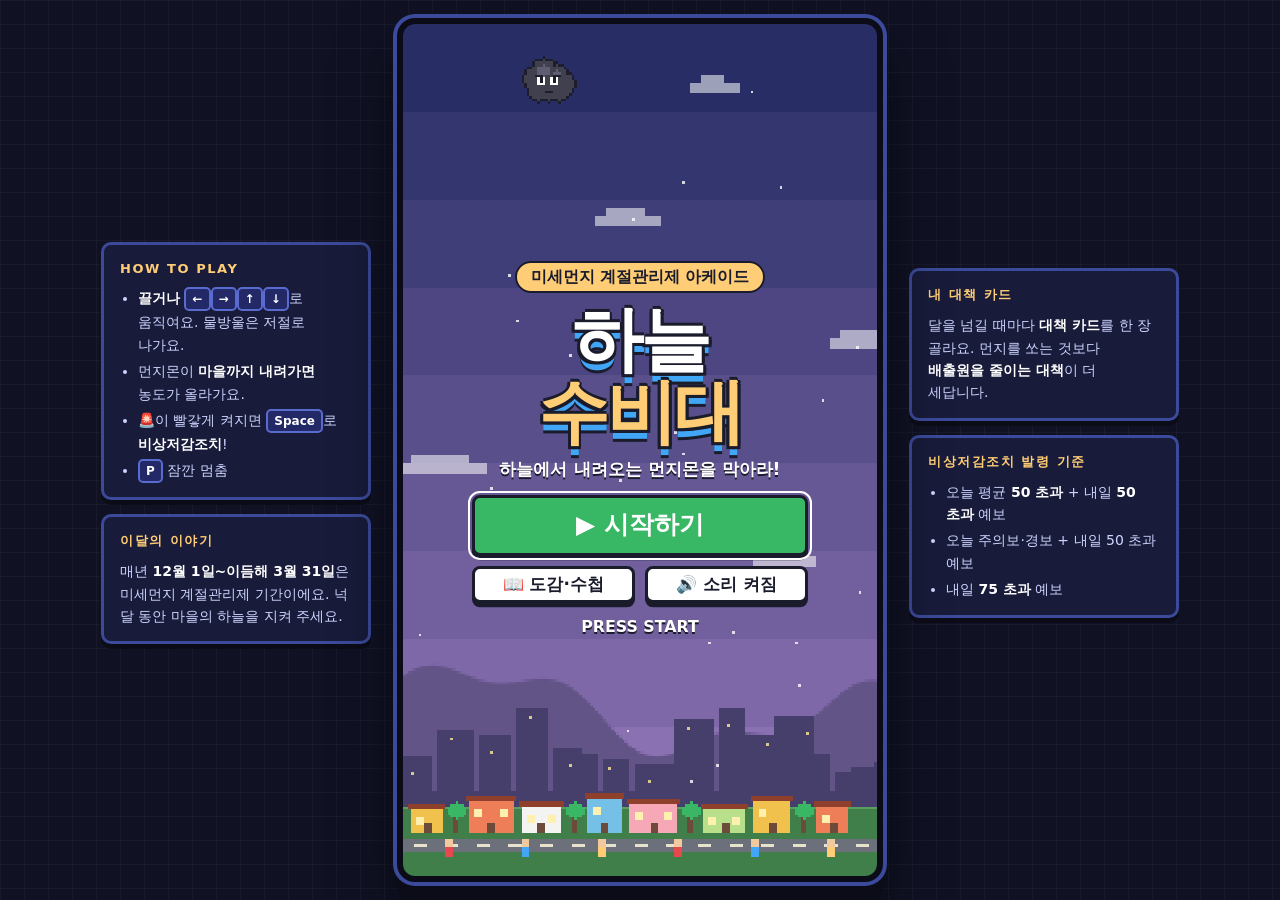
==== arcade/index.html @ 001e5907 "하늘 수비대(/arcade/): 레트로 세로 슈팅으로 만든 새 판 - 새 주인공 셋(바람이·이슬이·새싹이)과 배출원별 먼지몬, 대장 둘 (코드로 그린 픽셀 아트) - 12월~3월 " ====
<!doctype html>
<html lang="ko">
<head>
<meta charset="utf-8">
<meta name="viewport" content="width=device-width, initial-scale=1, maximum-scale=1, user-scalable=no, viewport-fit=cover">
<title>하늘 수비대 · 미세먼지 계절관리제 아케이드</title>
<meta name="description" content="하늘에서 내려오는 먼지몬을 막아라! 미세먼지 계절관리제·비상저감조치·시민 행동요령을 배우는 레트로 슈팅 게임">
<meta name="theme-color" content="#1a1c2c">
<meta property="og:type" content="website">
<meta property="og:title" content="하늘 수비대 · 미세먼지 계절관리제 아케이드">
<meta property="og:description" content="하늘에서 내려오는 먼지몬을 막아라! 넉 달 동안 마을의 하늘을 지키는 레트로 슈팅 게임">
<style>
:root{--ink:#1a1c2c;--paper:#f4f1de;--navy:#29366f;--sky:#41a6f6;--cyan:#73eff7;--mint:#38b764;--gold:#ffcd75;--orange:#ef7d57;--red:#e5484d;--pink:#f7a8b8;--grey:#94b0c2;--u:2px;
  --font:'Pretendard','Malgun Gothic','Apple SD Gothic Neo',system-ui,sans-serif}
*{box-sizing:border-box}
[hidden]{display:none!important}
html,body{margin:0;height:100%;overflow:hidden;background:#101224;color:var(--ink);font-family:var(--font);-webkit-font-smoothing:antialiased;-webkit-tap-highlight-color:transparent;word-break:keep-all;overflow-wrap:anywhere;touch-action:none;-webkit-user-select:none;user-select:none}
button,input{font:inherit;color:inherit}
#cab{position:fixed;inset:0;display:flex;justify-content:center;align-items:center;gap:26px;background:#101224;background-image:linear-gradient(rgba(255,255,255,.035) 1px,transparent 1px),linear-gradient(90deg,rgba(255,255,255,.035) 1px,transparent 1px);background-size:24px 24px}
#screen{position:relative;flex:none;height:min(100dvh,calc(100vw * 16 / 9));aspect-ratio:9/16;background:#000;overflow:hidden;font-size:calc(var(--u) * 7);line-height:1.45}
#scr{position:absolute;inset:0;width:100%;height:100%;image-rendering:pixelated;image-rendering:crisp-edges;display:block}
.side{flex:0 1 270px;align-self:center;color:#cdd5ff;font-size:14px;line-height:1.6;display:none}
.side h3{margin:0 0 8px;font-size:13px;letter-spacing:.12em;color:var(--gold)}
.side .pbox{padding:14px 16px;margin-bottom:14px;border:3px solid #3b4a9a;border-radius:10px;background:#181b3a;box-shadow:0 5px 0 #0b0c18}
.side b{color:#fff}
.side kbd{display:inline-block;min-width:1.7em;padding:1px 6px;border-radius:5px;border:2px solid #5a6bd0;background:#232866;color:#fff;font:700 12px/1.5 var(--font);text-align:center}
.side ul{margin:0;padding-left:18px}
.side li+li{margin-top:4px}
.side .mycard{display:flex;gap:8px;align-items:flex-start;padding:7px 0;border-top:1px dashed #3b4a9a;font-size:13px}
.side .mycard:first-child{border-top:0}
.side .mycard i{font-style:normal;font-size:20px;line-height:1.2}
@media (min-width:1000px) and (min-height:520px){.side{display:block}#screen{height:min(96dvh,900px);border:6px solid #0b0c18;border-radius:18px;box-shadow:0 0 0 4px #3b4a9a,0 18px 0 #0b0c18,0 30px 60px rgba(0,0,0,.6)}}

/* 화면 위 글자·버튼 (픽셀 게임 위에 또렷한 글자로) */
.box{background:var(--paper);border:calc(var(--u) * 1.2) solid var(--ink);border-radius:calc(var(--u) * 2.5);box-shadow:0 calc(var(--u) * 1.4) 0 var(--ink)}
.btn{display:inline-flex;align-items:center;justify-content:center;gap:.4em;min-height:calc(var(--u) * 19);padding:0 calc(var(--u) * 7);border:calc(var(--u) * 1.2) solid var(--ink);border-radius:calc(var(--u) * 3);background:var(--gold);box-shadow:0 calc(var(--u) * 1.6) 0 var(--ink);font-size:calc(var(--u) * 8);font-weight:900;cursor:pointer;transition:transform .05s,box-shadow .05s}
.btn:active{transform:translateY(calc(var(--u) * 1.2));box-shadow:0 calc(var(--u) * .4) 0 var(--ink)}
.btn.big{width:100%;min-height:calc(var(--u) * 23);font-size:calc(var(--u) * 9.5)}
.btn.mint{background:var(--mint);color:#fff}
.btn.sky{background:var(--sky);color:#fff}
.btn.plain{background:#fff}
.btn.sm{min-height:calc(var(--u) * 14);padding:0 calc(var(--u) * 4.5);font-size:calc(var(--u) * 6.4)}
.btn:focus-visible{outline:calc(var(--u) * 1) solid #fff;outline-offset:calc(var(--u) * .8)}

/* HUD */
#hud{position:absolute;left:0;right:0;top:0;padding:calc(var(--u) * 3) calc(var(--u) * 4) 0;color:#fff;font-weight:900;text-shadow:0 calc(var(--u) * .7) 0 var(--ink);pointer-events:none}
.h-row{display:flex;align-items:center;justify-content:space-between;gap:calc(var(--u) * 3)}
#hHearts{font-size:calc(var(--u) * 9);letter-spacing:calc(var(--u) * .6);color:#ff5d73;white-space:nowrap}
#hHearts i{font-style:normal;color:rgba(255,255,255,.35)}
#hStage{font-size:calc(var(--u) * 6.4);padding:calc(var(--u) * .6) calc(var(--u) * 3);border-radius:99px;background:rgba(26,28,44,.55);white-space:nowrap}
#hScore{font-size:calc(var(--u) * 8);font-variant-numeric:tabular-nums;white-space:nowrap}
.pm{margin-top:calc(var(--u) * 2.5);display:flex;align-items:center;gap:calc(var(--u) * 3);font-size:calc(var(--u) * 6)}
.pm-lab{white-space:nowrap;font-variant-numeric:tabular-nums}
.pm-lab b{font-size:calc(var(--u) * 8)}
.pm-bar{position:relative;flex:1;height:calc(var(--u) * 5);border:calc(var(--u) * .9) solid var(--ink);border-radius:99px;background:rgba(26,28,44,.6);overflow:visible}
.pm-bar i{display:block;height:100%;width:20%;border-radius:99px;background:var(--mint);transition:width .25s,background .25s}
.pm-bar em{position:absolute;top:calc(var(--u) * -1.2);bottom:calc(var(--u) * -1.2);width:calc(var(--u) * .9);background:#fff;opacity:.85}
.pm-bar em span{position:absolute;top:100%;left:50%;transform:translateX(-50%);margin-top:calc(var(--u) * .6);font-size:calc(var(--u) * 4.6);font-style:normal;white-space:nowrap}
#pauseBtn{position:absolute;right:calc(var(--u) * 4);top:calc(var(--u) * 27);width:calc(var(--u) * 13);height:calc(var(--u) * 13);padding:0;min-height:0;font-size:calc(var(--u) * 6);background:rgba(244,241,222,.85)}
#cardsRow{position:absolute;left:calc(var(--u) * 4);bottom:calc(var(--u) * 6);display:flex;gap:calc(var(--u) * 2);pointer-events:none}
#cardsRow span{display:grid;place-items:center;width:calc(var(--u) * 13);height:calc(var(--u) * 13);border:calc(var(--u) * .9) solid var(--ink);border-radius:calc(var(--u) * 2.5);background:var(--paper);font-size:calc(var(--u) * 8)}
#alertBtn{position:absolute;right:calc(var(--u) * 4);bottom:calc(var(--u) * 5);min-height:calc(var(--u) * 22);padding:0 calc(var(--u) * 5);flex-direction:column;gap:0;line-height:1.15;background:#565d7a;color:#c9cde0;font-size:calc(var(--u) * 6.6)}
#alertBtn small{font-size:calc(var(--u) * 4.6);font-weight:800}
#alertBtn.on{background:var(--red);color:#fff;animation:alarm .5s steps(2) infinite}
@keyframes alarm{50%{background:#ff9f1c;transform:scale(1.06)}}
#banner{position:absolute;left:calc(var(--u) * 6);right:calc(var(--u) * 6);top:27%;text-align:center;color:#fff;font-weight:900;text-shadow:0 calc(var(--u) * .9) 0 var(--ink),0 0 calc(var(--u) * 5) rgba(26,28,44,.7);pointer-events:none;opacity:0}
#banner b{display:block;font-size:calc(var(--u) * 12);line-height:1.2}
#banner span{display:block;margin-top:calc(var(--u) * 2);font-size:calc(var(--u) * 6.6)}
#banner.on{animation:ban 2.6s ease forwards}
@keyframes ban{0%{opacity:0;transform:scale(.7)}10%,80%{opacity:1;transform:scale(1)}100%{opacity:0;transform:translateY(calc(var(--u) * -8))}}
#toast{position:absolute;left:calc(var(--u) * 5);right:calc(var(--u) * 5);bottom:calc(var(--u) * 34);display:flex;flex-direction:column;align-items:center;gap:calc(var(--u) * 2);pointer-events:none}
#toast div{max-width:100%;padding:calc(var(--u) * 2) calc(var(--u) * 5);border:calc(var(--u) * .9) solid var(--ink);border-radius:99px;background:rgba(244,241,222,.96);font-size:calc(var(--u) * 6.2);font-weight:800;text-align:center;animation:tin 3.2s ease forwards}
@keyframes tin{0%{opacity:0;transform:translateY(calc(var(--u) * 4))}8%,84%{opacity:1;transform:none}100%{opacity:0}}

/* 덮는 화면 (제목·선택·카드·결과) */
#ovl{position:absolute;inset:0;display:none;flex-direction:column;align-items:center;justify-content:center;gap:calc(var(--u) * 5);padding:calc(var(--u) * 8) calc(var(--u) * 8);background:rgba(16,18,36,.62);overflow:auto;touch-action:pan-y}
#ovl.show{display:flex}
#ovl.clear{background:transparent}
.logo{text-align:center;color:#fff}
.logo-k{display:inline-block;padding:calc(var(--u) * 1) calc(var(--u) * 5);border:calc(var(--u) * .9) solid var(--ink);border-radius:99px;background:var(--gold);color:var(--ink);font-size:calc(var(--u) * 6);font-weight:900}
.logo h1{margin:calc(var(--u) * 4) 0 calc(var(--u) * 3);font-size:calc(var(--u) * 27);line-height:1.02;font-weight:900;letter-spacing:-.04em;color:#fff;text-shadow:calc(var(--u) * 1) 0 0 var(--ink),calc(var(--u) * -1) 0 0 var(--ink),0 calc(var(--u) * 1) 0 var(--ink),0 calc(var(--u) * -1) 0 var(--ink),calc(var(--u) * 1) calc(var(--u) * 1) 0 var(--ink),calc(var(--u) * -1) calc(var(--u) * 1) 0 var(--ink),0 calc(var(--u) * 3.4) 0 var(--sky),0 calc(var(--u) * 4.6) 0 var(--ink)}
.logo h1 em{font-style:normal;color:var(--gold)}
.logo p{margin:0;font-size:calc(var(--u) * 6.6);font-weight:800;text-shadow:0 calc(var(--u) * .7) 0 var(--ink)}
.blink{animation:blink 1s steps(2) infinite}
@keyframes blink{50%{opacity:.25}}
.menu{display:flex;flex-direction:column;gap:calc(var(--u) * 4);width:78%}
.menu .row{display:flex;gap:calc(var(--u) * 4)}
.menu .row .btn{flex:1}
.best{color:#fff;font-size:calc(var(--u) * 6);font-weight:800;text-shadow:0 calc(var(--u) * .7) 0 var(--ink)}
.panel{width:100%;padding:calc(var(--u) * 6) calc(var(--u) * 6) calc(var(--u) * 6.5);max-height:100%;overflow:auto;touch-action:pan-y}
.panel h2{margin:0 0 calc(var(--u) * 2);font-size:calc(var(--u) * 10.5);line-height:1.2;font-weight:900}
.panel .k{display:inline-block;margin-bottom:calc(var(--u) * 2);padding:calc(var(--u) * .5) calc(var(--u) * 3.5);border-radius:99px;background:var(--ink);color:var(--gold);font-size:calc(var(--u) * 5.6);font-weight:900;letter-spacing:.06em}
.panel p{margin:0 0 calc(var(--u) * 3);font-size:calc(var(--u) * 6.6);font-weight:600}
.panel p b,.panel li b{color:#c2410c}
.panel ul{margin:0 0 calc(var(--u) * 3);padding-left:calc(var(--u) * 9);font-size:calc(var(--u) * 6.3);font-weight:600}
.panel li+li{margin-top:calc(var(--u) * 1)}
.field{display:flex;align-items:center;gap:calc(var(--u) * 3);margin-bottom:calc(var(--u) * 4);font-size:calc(var(--u) * 6.4);font-weight:900}
.field input{flex:1;min-width:0;padding:calc(var(--u) * 2.5) calc(var(--u) * 4);border:calc(var(--u) * 1) solid var(--ink);border-radius:calc(var(--u) * 2.5);background:#fff;font-size:calc(var(--u) * 7);font-weight:800;-webkit-user-select:text;user-select:text}
.heroes{display:grid;grid-template-columns:repeat(3,1fr);gap:calc(var(--u) * 3);margin-bottom:calc(var(--u) * 4)}
.hero{padding:calc(var(--u) * 3) calc(var(--u) * 1.5) calc(var(--u) * 3.5);border:calc(var(--u) * 1) solid var(--ink);border-radius:calc(var(--u) * 3);background:#fff;text-align:center;cursor:pointer;font-size:calc(var(--u) * 5.2);font-weight:700;line-height:1.35;box-shadow:0 calc(var(--u) * 1.2) 0 var(--ink)}
.hero canvas{display:block;width:100%;aspect-ratio:1;image-rendering:pixelated;border-radius:calc(var(--u) * 2);background:linear-gradient(180deg,#bfe6ff,#eaf7ff)}
.hero b{display:block;margin-top:calc(var(--u) * 2);font-size:calc(var(--u) * 7.4);font-weight:900}
.hero[aria-pressed="true"]{background:var(--gold);transform:translateY(calc(var(--u) * -1.5));box-shadow:0 calc(var(--u) * 2.7) 0 var(--ink)}
.hero[aria-pressed="true"] canvas{animation:hop .6s steps(2) infinite}
@keyframes hop{50%{transform:translateY(calc(var(--u) * -1.5))}}
.stat{display:flex;gap:calc(var(--u) * 1);justify-content:center;margin-top:calc(var(--u) * 1.5);font-size:calc(var(--u) * 4.6)}
.mon{display:flex;gap:calc(var(--u) * 4);align-items:center;padding:calc(var(--u) * 3);margin-bottom:calc(var(--u) * 3);border:calc(var(--u) * .9) dashed var(--ink);border-radius:calc(var(--u) * 3);background:#fff}
.mon canvas{flex:none;width:calc(var(--u) * 24);height:calc(var(--u) * 24);image-rendering:pixelated}
.mon div{font-size:calc(var(--u) * 5.8);font-weight:600;line-height:1.4}
.mon b{display:block;font-size:calc(var(--u) * 7);font-weight:900;color:var(--ink)}
.mon.lock{opacity:.55}
.cards{display:flex;flex-direction:column;gap:calc(var(--u) * 3.5);width:100%}
.card{display:flex;gap:calc(var(--u) * 4);align-items:center;width:100%;padding:calc(var(--u) * 4);border:calc(var(--u) * 1.2) solid var(--ink);border-radius:calc(var(--u) * 3.5);background:var(--paper);box-shadow:0 calc(var(--u) * 1.6) 0 var(--ink);text-align:left;cursor:pointer;font-size:calc(var(--u) * 5.8);font-weight:600;line-height:1.4}
.card:active{transform:translateY(calc(var(--u) * 1.2));box-shadow:0 calc(var(--u) * .4) 0 var(--ink)}
.card i{flex:none;display:grid;place-items:center;width:calc(var(--u) * 22);height:calc(var(--u) * 22);border:calc(var(--u) * 1) solid var(--ink);border-radius:calc(var(--u) * 3);background:#fff;font-style:normal;font-size:calc(var(--u) * 12)}
.card b{display:block;font-size:calc(var(--u) * 7.6);font-weight:900}
.card em{display:block;font-style:normal;color:#0f766e;font-weight:900}
.card small{display:block;margin-top:calc(var(--u) * .8);font-size:calc(var(--u) * 5.2);color:#4b5563}
.head{color:#fff;text-align:center;font-weight:900;text-shadow:0 calc(var(--u) * .9) 0 var(--ink)}
.head b{display:block;font-size:calc(var(--u) * 12);line-height:1.2}
.head span{font-size:calc(var(--u) * 6.4)}
.grade{display:grid;place-items:center;width:calc(var(--u) * 34);height:calc(var(--u) * 34);margin:0 auto calc(var(--u) * 3);border:calc(var(--u) * 1.6) solid var(--red);border-radius:50%;color:var(--red);font-size:calc(var(--u) * 20);font-weight:900;transform:rotate(-10deg)}
.stats{display:grid;grid-template-columns:1fr 1fr;gap:calc(var(--u) * 2.5);margin-bottom:calc(var(--u) * 4)}
.stats div{padding:calc(var(--u) * 2.5);border:calc(var(--u) * .9) solid var(--ink);border-radius:calc(var(--u) * 2.5);background:#fff;text-align:center;font-size:calc(var(--u) * 5.2);font-weight:700}
.stats b{display:block;font-size:calc(var(--u) * 9);font-weight:900;font-variant-numeric:tabular-nums}
.rowb{display:flex;gap:calc(var(--u) * 3);flex-wrap:wrap}
.rowb .btn{flex:1}
.tabs{display:flex;gap:calc(var(--u) * 2);margin-bottom:calc(var(--u) * 4);overflow-x:auto}
.tabs button{flex:none;padding:calc(var(--u) * 2) calc(var(--u) * 4);border:calc(var(--u) * .9) solid var(--ink);border-radius:99px;background:#fff;font-size:calc(var(--u) * 5.8);font-weight:900;cursor:pointer}
.tabs button.on{background:var(--ink);color:var(--gold)}
.note h3{margin:calc(var(--u) * 4) 0 calc(var(--u) * 1.5);font-size:calc(var(--u) * 7);color:#0f766e}
.note h3:first-child{margin-top:0}
.note p,.note li{font-size:calc(var(--u) * 6);font-weight:500;line-height:1.6}
.note ul,.note ol{margin:0;padding-left:calc(var(--u) * 9)}
.note table{width:100%;border-collapse:collapse;font-size:calc(var(--u) * 5.4);line-height:1.5}
.note th,.note td{border:1px solid #b9b6a3;padding:calc(var(--u) * 1.6) calc(var(--u) * 2);text-align:left;vertical-align:top}
.note th{background:#e6e2c8;font-weight:900;white-space:nowrap}
.note .src{margin-top:calc(var(--u) * 4);padding-top:calc(var(--u) * 3);border-top:1px solid #b9b6a3;font-size:calc(var(--u) * 4.8);color:#555}
.pill{display:inline-block;padding:0 calc(var(--u) * 2.5);border-radius:99px;font-size:calc(var(--u) * 5);font-weight:900;color:#fff}
.x{position:sticky;top:0;float:right;width:calc(var(--u) * 13);height:calc(var(--u) * 13);min-height:0;padding:0;font-size:calc(var(--u) * 7);z-index:2}
.tabs{scrollbar-width:none}.tabs::-webkit-scrollbar{display:none}.panel,#ovl{scrollbar-width:thin}
#rot{position:absolute;inset:0;display:none;place-items:center;background:#101224;color:#fff;font-weight:900;font-size:16px;text-align:center}
</style>
</head>
<body>
<div id="cab">
  <aside class="side" id="sideL">
    <div class="pbox"><h3>HOW TO PLAY</h3><ul><li><b>끌거나</b> <kbd>←</kbd><kbd>→</kbd><kbd>↑</kbd><kbd>↓</kbd>로 움직여요. 물방울은 저절로 나가요.</li><li>먼지몬이 <b>마을까지 내려가면</b> 농도가 올라가요.</li><li>🚨이 빨갛게 켜지면 <kbd>Space</kbd>로 <b>비상저감조치</b>!</li><li><kbd>P</kbd> 잠깐 멈춤</li></ul></div>
    <div class="pbox"><h3>이달의 이야기</h3><div id="sideInfo">매년 <b>12월 1일~이듬해 3월 31일</b>은 미세먼지 계절관리제 기간이에요. 넉 달 동안 마을의 하늘을 지켜 주세요.</div></div>
  </aside>
  <main id="screen">
    <canvas id="scr" width="180" height="320" aria-label="하늘 수비대 게임 화면"></canvas>
    <div id="hud" hidden>
      <div class="h-row"><span id="hHearts"></span><span id="hStage"></span><span id="hScore">0</span></div>
      <div class="pm"><span class="pm-lab">오늘 <b id="pmNow">30</b></span><div class="pm-bar"><i id="pmBar"></i><em style="left:50%"><span>50</span></em><em style="left:75%"><span>75</span></em></div><span class="pm-lab">내일 <b id="pmFc">30</b></span></div>
    </div>
    <button class="btn" id="pauseBtn" hidden aria-label="잠깐 멈춤">Ⅱ</button>
    <div id="cardsRow"></div>
    <button class="btn" id="alertBtn" hidden>🚨 발령<small id="alertSub">기준 미달</small></button>
    <div id="banner"></div>
    <div id="toast"></div>
    <div id="ovl"></div>
  </main>
  <aside class="side" id="sideR">
    <div class="pbox"><h3>내 대책 카드</h3><div id="sideCards">달을 넘길 때마다 <b>대책 카드</b>를 한 장 골라요. 먼지를 쏘는 것보다 <b>배출원을 줄이는 대책</b>이 더 세답니다.</div></div>
    <div class="pbox"><h3>비상저감조치 발령 기준</h3><ul><li>오늘 평균 <b>50 초과</b> + 내일 <b>50 초과</b> 예보</li><li>오늘 주의보·경보 + 내일 50 초과 예보</li><li>내일 <b>75 초과</b> 예보</li></ul></div>
  </aside>
</div>
<script>
'use strict';
/* =========================================================
   하늘 수비대 — 미세먼지 계절관리제 아케이드 (레트로 세로 슈팅)
   그림은 모두 코드로 그린 픽셀 아트(180×320), 글자는 그 위에 또렷하게 얹음. 외부 파일·라이브러리 없음.
   ========================================================= */
const $ = (s, r = document) => r.querySelector(s);
const rand = (a, b) => a + Math.random() * (b - a), pick = (a) => a[(Math.random() * a.length) | 0];
const clamp = (v, a, b) => Math.max(a, Math.min(b, v)), lerp = (a, b, t) => a + (b - a) * t;
const shuffle = (a) => { a = a.slice(); for (let i = a.length - 1; i > 0; i--) { const j = (Math.random() * (i + 1)) | 0; [a[i], a[j]] = [a[j], a[i]]; } return a; };
const esc = (s) => String(s).replace(/[&<>"']/g, (c) => ({ '&': '&amp;', '<': '&lt;', '>': '&gt;', '"': '&quot;', "'": '&#39;' }[c]));
const W = 180, H = 320, TOWN = 292;          // 화면 크기(픽셀), 마을 높이(여기까지 내려오면 '놓친 먼지')
const F = { goal: 19, round: '제7차(’25.12~’26.3)' }; // 수치는 제7차 계절관리제 자료 기준
const ORG = '';                               // 인증서 아래에 넣을 기관 이름 (비우면 넣지 않음)
const KEY = 'sky-guard-v1';
const store = { best: 0, seen: {}, hero: 0, name: '', clear: 0, mute: 0 };
try { Object.assign(store, JSON.parse(localStorage.getItem(KEY)) || {}); } catch (e) { /* 저장 못 하는 환경 */ }
const keep = () => { try { localStorage.setItem(KEY, JSON.stringify(store)); } catch (e) { /* ignore */ } };

/* ---------- 픽셀 그림 도구 ---------- */
const PAL = { K: '#1a1c2c', W: '#f4f4f4', L: '#c9d6e3', M: '#94b0c2', D: '#566c86', s: '#f2c9a0', p: '#f7a8b8', B: '#41a6f6', b: '#3b5dc9', C: '#73eff7', E: '#c8f4ff', G: '#38b764', g: '#257179', Y: '#ffcd75', O: '#ef7d57', R: '#b13e53', P: '#f7a8b8', H: '#6b4a3a', T: '#2ec4b6' };
function sprite(rows, extra) { // 글자 그림 → 캔버스
  const h = rows.length, w = rows[0].length, c = document.createElement('canvas'); c.width = w; c.height = h; const x = c.getContext('2d');
  rows.forEach((r, j) => { if (r.length !== w) throw new Error('sprite row ' + j + ' length ' + r.length); [...r].forEach((ch, i) => { if (ch !== '.') { x.fillStyle = (extra && extra[ch]) || PAL[ch] || '#f0f'; x.fillRect(i, j, 1, 1); } }); });
  return c;
}
function paint(w, h, fn) { // 네모·동그라미로 그리기 (동그라미도 픽셀로)
  const c = document.createElement('canvas'); c.width = w; c.height = h; const x = c.getContext('2d');
  fn({ r: (X, Y, w2, h2, col) => { x.fillStyle = col; x.fillRect(X | 0, Y | 0, w2, h2); }, p: (X, Y, col) => { x.fillStyle = col; x.fillRect(X | 0, Y | 0, 1, 1); },
    c: (cx, cy, rad, col) => { x.fillStyle = col; for (let dy = -rad; dy <= rad; dy++) { const k = Math.floor(Math.sqrt(rad * rad - dy * dy) + 0.4); x.fillRect(cx - k, cy + dy, k * 2 + 1, 1); } } });
  return c;
}
function tint(c, col) { const o = document.createElement('canvas'); o.width = c.width; o.height = c.height; const x = o.getContext('2d'); x.drawImage(c, 0, 0); x.globalCompositeOperation = 'source-in'; x.fillStyle = col; x.fillRect(0, 0, o.width, o.height); return o; }
function outlined(c, col = PAL.K) { // 둘레에 1픽셀 테두리 → 어떤 배경에서도 또렷
  const o = document.createElement('canvas'); o.width = c.width + 2; o.height = c.height + 2; const x = o.getContext('2d'), t = tint(c, col);
  for (const [dx, dy] of [[0, 1], [2, 1], [1, 0], [1, 2]]) x.drawImage(t, dx, dy); x.drawImage(c, 1, 1); return o;
}
const eyes = (o, x, y, gap = 5, angry = true) => { for (const dx of [0, gap]) { o.r(x + dx, y, 3, 3, '#fff'); o.p(x + dx + 1, y + 1, PAL.K); } if (angry) { o.r(x - 1, y - 1, 3, 1, PAL.K); o.r(x + gap + 1, y - 1, 3, 1, PAL.K); o.p(x + 1, y, PAL.K); o.p(x + gap + 1, y, PAL.K); } };

/* ---------- 주인공 셋 (구름을 타고 물방울을 쏨) ---------- */
const CLOUD = ['..wwwaaaaaawww..', '.wwwwwwwwwwwwww.', 'wwwwwwwwwwwwwwww', 'wlwwwwlwwwwlwwww', '.llwwlllwwlllww.', '...ll...ll...l..'];
const HEROES = [
  { id: 'baram', name: '바람이', line: '빠른 발', desc: '바람처럼 재빨라요', speed: 1.35, pow: 1, hp: 3, col: '#41a6f6',
    rows: ['......CC........', '.....CBBC.......', '....BBBBBBBB....', '...BBCBBBBBBB...', '...BLLLLLLLLB...', '...BsKssssKsB...', '...BspsssspsB...', '....sssKKsss....', '....YYYYYYYYYY..', '....bbbbbbbb.YY.'], pal: { a: '#3b5dc9' } },
  { id: 'iseul', name: '이슬이', line: '두 줄 물방울', desc: '처음부터 두 줄로 쏴요', speed: 1, pow: 2, hp: 3, col: '#2ec4b6',
    rows: ['.......C........', '......CCC.......', '.....CCCCC......', '....CCWCCCCC....', '...CCWCCCCCCC...', '...CCKCCCCKCC...', '...CCKCCCCKCC...', '...CPCCKKCCPC...', '....BCCCCCCB....', '.....PPPPPP.....'], pal: { a: '#73eff7' } },
  { id: 'ssak', name: '새싹이', line: '튼튼한 체력', desc: '하트가 하나 더 많아요', speed: 1, pow: 1, hp: 4, col: '#38b764',
    rows: ['.....G...GG.....', '.....GG.GGg.....', '......GGg.......', '....HHHgHHHH....', '...HHHHHHHHHH...', '...HsKssssKsH...', '...HspsssspsH...', '....sssKKsss....', '....GGGGGGGG....', '....YYYYYYYY....'], pal: { a: '#ffcd75' } },
];
HEROES.forEach((h) => { const pal = Object.assign({ w: '#ffffff', l: '#c9d6e3' }, h.pal); h.img = outlined(sprite(h.rows.concat(CLOUD), pal)); h.hit = tint(h.img, '#ffffff'); });

/* ---------- 먼지몬 (배출원마다 한 종류) ---------- */
const MON = {
  smog: { name: '매연몬', from: '낡은 경유차의 배기가스', fix: '배출가스 5등급 차량 운행제한, 매연저감장치, 전기차·수소차 바꾸기', hp: 2, vy: 34, r: 7, sc: 10, leak: 3, col: '#4a4a5a' },
  dust: { name: '흙먼지몬', from: '도로와 공사장에서 날리는 흙먼지', fix: '도로 청소차, 공사장 방진덮개와 물 뿌리기', hp: 3, vy: 27, r: 7, sc: 15, leak: 4, col: '#c9a66b' },
  mini: { name: '꼬마 흙먼지', hp: 1, vy: 46, r: 4, sc: 5, leak: 2, col: '#c9a66b' },
  stack: { name: '굴뚝몬', from: '공장과 발전소의 굴뚝 연기', fix: '석탄발전 가동정지·상한제약, 대형사업장 감축, 드론·AI 감시', hp: 7, vy: 26, r: 8, sc: 40, leak: 6, col: '#b5553c' },
  ember: { name: '불티몬', from: '쓰레기와 농작물 찌꺼기 태우기', fix: '태우지 않고 모아서 수거·파쇄, 불법소각 신고', hp: 1, vy: 72, r: 5, sc: 15, leak: 3, col: '#f25c2a' },
  sand: { name: '황사몬', from: '서풍을 타고 날아오는 모래먼지', fix: '예보 확인, 외출 줄이기, 보건용 마스크', hp: 4, vy: 15, r: 8, sc: 25, leak: 5, col: '#e3c15a' },
  giant: { name: '굴뚝 거인', from: '석탄발전소의 큰 굴뚝', fix: '공공 석탄발전 최대 17기 가동정지, 46기 출력 80% 제한', boss: 1, hp: 110, r: 19, sc: 1500, col: '#b5553c' },
  king: { name: '정체 대왕', from: '바람이 멈춰 먼지가 쌓이는 ‘대기 정체’', fix: '비상저감조치로 한꺼번에 줄이기', boss: 1, hp: 190, r: 21, sc: 3000, col: '#6b5a8a' },
};
function monFrames(type, f) {
  const k = f ? 1 : 0;
  if (type === 'smog') return paint(20, 18, (o) => { const c1 = '#3f3f4e', c2 = '#5d5d72'; o.c(10, 10, 6, c1); o.c(5, 9 - k, 4, c1); o.c(15, 9 + k, 4, c1); o.c(8, 5, 4, c1); o.c(13, 5 + k, 3, c1); o.c(6, 13, 3, c1); o.c(14, 13, 3, c1); o.c(8, 5, 2, c2); o.c(13, 6, 1, c2); eyes(o, 6, 8, 5); o.r(9, 13, 3, 1, PAL.K); });
  if (type === 'dust' || type === 'mini') { const R = type === 'mini' ? 4 : 7, S = R * 2 + 4; return paint(S, S, (o) => { const c = (S / 2) | 0; o.c(c, c, R, '#c9a66b'); o.c(c - 2, c - 2, Math.max(1, R - 4), '#dcc08f'); for (let a = 0; a < 6; a++) o.p(c + Math.round(Math.cos(a + k) * (R - 1.5)), c + Math.round(Math.sin(a + k) * (R - 1.5)), '#9a7a44'); if (type === 'mini') { o.p(c - 1, c, PAL.K); o.p(c + 1, c, PAL.K); } else { eyes(o, c - 4, c - 2, 5); o.r(c - 1, c + 3, 3, 1, PAL.K); o.r(c - 4 + k, c + R, 2, 2, '#9a7a44'); o.r(c + 2 - k, c + R, 2, 2, '#9a7a44'); } }); }
  if (type === 'stack') return paint(20, 22, (o) => { o.c(8 - k, 4, 3, '#8e8e9e'); o.c(12 + k, 3, 3, '#a9a9b8'); o.c(10, 5, 2, '#c4c4d0'); o.r(4, 7, 12, 3, '#e6ddcf'); o.r(5, 10, 10, 11, '#b5553c'); for (let y = 12; y < 21; y += 3) o.r(5, y, 10, 1, '#8f3f2c'); o.p(8, 11, '#8f3f2c'); o.p(12, 14, '#8f3f2c'); o.p(7, 17, '#8f3f2c'); eyes(o, 6, 13, 5); o.r(8, 18, 4, 1, PAL.K); o.r(2, 14 + k, 3, 2, '#b5553c'); o.r(15, 14 - k, 3, 2, '#b5553c'); });
  if (type === 'ember') return paint(14, 16, (o) => { const w = [1, 1, 2, 2, 3, 4, 5, 5, 5, 5, 4, 3]; w.forEach((n, i) => o.r(7 - n + (i < 4 && k ? 1 : 0), 1 + i, n * 2, 1, '#f25c2a')); [1, 2, 3, 3, 3, 2].forEach((n, i) => o.r(7 - n, 6 + i, n * 2, 1, '#ffc93c')); o.r(6, 9, 2, 2, '#fff3b0'); o.p(5, 8, PAL.K); o.p(8, 8, PAL.K); });
  if (type === 'sand') return paint(26, 16, (o) => { const c = '#e3c15a', d = '#c9a445'; o.c(8, 8, 6, c); o.c(16, 8, 6, c); o.c(12, 6, 5, c); o.c(20, 9, 4, c); o.c(5, 10, 3, c); o.r(2 + k * 2, 14, 6, 1, d); o.r(12 - k * 2, 14, 8, 1, d); o.r(6, 12, 12, 1, d); eyes(o, 8, 6, 6); o.r(11, 11, 4, 1, PAL.K); });
  if (type === 'giant') return paint(46, 44, (o) => { o.c(16 - k, 6, 5, '#7d7d8f'); o.c(26 + k, 5, 6, '#9a9aad'); o.c(21, 8, 4, '#b9b9c8'); o.r(8, 11, 30, 5, '#e6ddcf'); o.r(8, 13, 30, 2, '#d24c4c'); o.r(10, 16, 26, 27, '#b5553c'); for (let y = 20; y < 43; y += 5) o.r(10, y, 26, 1, '#8f3f2c'); for (let y = 16; y < 43; y += 10) { o.r(18, y, 1, 4, '#8f3f2c'); o.r(28, y + 5, 1, 4, '#8f3f2c'); } o.r(14, 22, 7, 6, '#fff'); o.r(25, 22, 7, 6, '#fff'); o.r(17 + k, 24, 3, 3, PAL.K); o.r(26 + k, 24, 3, 3, PAL.K); o.r(13, 20, 8, 2, PAL.K); o.r(25, 20, 8, 2, PAL.K); o.r(17, 33, 12, 3, PAL.K); o.r(19, 33, 2, 2, '#fff'); o.r(25, 33, 2, 2, '#fff'); o.r(2, 24 + k * 2, 8, 5, '#b5553c'); o.r(36, 24 - k * 2, 8, 5, '#b5553c'); o.r(1, 28 + k * 2, 4, 4, '#8f3f2c'); o.r(41, 28 - k * 2, 4, 4, '#8f3f2c'); });
  if (type === 'king') return paint(50, 42, (o) => { const c = '#6b5a8a', d = '#54466f', l = '#8a79ab'; o.c(25, 24, 15, c); o.c(11, 26, 9, c); o.c(39, 26, 9, c); o.c(17, 15, 9, c); o.c(33, 15, 9, c); o.c(8 - k, 32, 5, d); o.c(42 + k, 32, 5, d); o.c(20, 35, 6, d); o.c(31, 35, 6, d); o.c(18, 13, 4, l); o.c(31, 12, 3, l); o.r(17, 2, 16, 5, '#ffcd75'); for (const x of [17, 23, 29]) { o.r(x, 0, 4, 2, '#ffcd75'); } o.p(19, 4, '#e5484d'); o.p(25, 4, '#41a6f6'); o.p(31, 4, '#e5484d'); o.r(15, 18, 8, 7, '#fff'); o.r(27, 18, 8, 7, '#fff'); o.r(18 + k, 21, 3, 3, PAL.K); o.r(29 + k, 21, 3, 3, PAL.K); o.r(14, 16, 9, 2, PAL.K); o.r(27, 16, 9, 2, PAL.K); o.r(19, 30, 12, 4, PAL.K); o.r(21, 30, 2, 2, '#fff'); o.r(27, 30, 2, 2, '#fff'); });
}
for (const k in MON) { const a = outlined(monFrames(k, 0)), b = outlined(monFrames(k, 1)); MON[k].img = [a, b]; MON[k].hit = tint(a, '#ffffff'); }

/* ---------- 작은 그림들: 물방울, 그을음, 아이템, 숫자 ---------- */
const IMG = {
  shot: outlined(sprite(['.W.', 'CWC', 'CCC', 'BCB', '.B.'])),
  soot: outlined(paint(5, 5, (o) => { o.c(2, 2, 2, '#2b2b36'); o.p(1, 1, '#6a6a7c'); })),
  orb: outlined(paint(7, 7, (o) => { o.c(3, 3, 3, '#8a79ab'); o.p(2, 2, '#d7ccf0'); })),
  drone: outlined(sprite(['L.....L', 'LDDDDDL', '.DCBCD.', '..DDD..'])),
  mask: outlined(sprite(['M.......M', 'MWWWWWWWM', '.WCCCCCW.', '.WWWWWWW.', '.WCCCCCW.', '..WWWWW..'])),
  power: outlined(sprite(['...C...', '..CCC..', '.CCWCC.', 'CCWWWCC', 'CCCWCCC', '.CCCCC.', '..BBB..'])),
  heart: outlined(sprite(['.RR.RR.', 'RPRRRRR', 'RRRRRRR', '.RRRRR.', '..RRR..', '...R...'], { R: '#ff4d6d', P: '#ffc2cf' })),
  star: outlined(sprite(['...Y...', '..YYY..', 'YYYYYYY', '.YYYYY.', '.YY.YY.', 'Y.....Y'])),
};
const DIG = { 0: '111101101101111', 1: '010110010010111', 2: '111001111100111', 3: '111001111001111', 4: '101101111001001', 5: '111100111001111', 6: '111100111101111', 7: '111001001001001', 8: '111101111101111', 9: '111101111001111', '+': '000010111010000', '-': '000000111000000' };
function drawNum(g, str, x, y, col) { g.fillStyle = col; let cx = x - ((str.length * 4 - 1) >> 1); for (const ch of str) { const d = DIG[ch]; if (d) for (let i = 0; i < 15; i++) if (d[i] === '1') g.fillRect(cx + (i % 3), y + ((i / 3) | 0), 1, 1); cx += 4; } }
const emojiCache = {};
function emoji(ch, size = 14) { // 이모지를 작은 캔버스에 그려 두고 픽셀처럼 크게 보여 줌 (보너스 판의 떨어지는 물건)
  const k = ch + size; if (!emojiCache[k]) { const c = document.createElement('canvas'); c.width = c.height = size + 2; const x = c.getContext('2d'); x.font = `${size}px "Segoe UI Emoji","Apple Color Emoji","Noto Color Emoji",sans-serif`; x.textAlign = 'center'; x.textBaseline = 'middle'; x.fillText(ch, (size + 2) / 2, (size + 2) / 2 + 1); emojiCache[k] = c; }
  return emojiCache[k];
}

/* ---------- 소리: 옛날 게임기 느낌의 합성음 (파일 없음) ---------- */
const AU = (() => {
  let ctx = null, muted = !!store.mute, nz = null, song = null, step = 0, nextT = 0, lastShot = 0;
  const init = () => { if (!ctx) { const AC = window.AudioContext || window.webkitAudioContext; if (!AC) return; ctx = new AC(); nz = ctx.createBuffer(1, ctx.sampleRate * 0.4, ctx.sampleRate); const d = nz.getChannelData(0); for (let i = 0; i < d.length; i++) d[i] = Math.random() * 2 - 1; } else if (ctx.state === 'suspended') ctx.resume(); };
  const live = () => ctx && !muted && ctx.state === 'running';
  const tone = (f, dur, { type = 'square', vol = 0.06, to = f, at = 0 } = {}) => { if (!live()) return; const t = ctx.currentTime + at, o = ctx.createOscillator(), g = ctx.createGain(); o.type = type; o.frequency.setValueAtTime(f, t); if (to !== f) o.frequency.exponentialRampToValueAtTime(Math.max(30, to), t + dur); g.gain.setValueAtTime(vol, t); g.gain.exponentialRampToValueAtTime(0.0001, t + dur); o.connect(g).connect(ctx.destination); o.start(t); o.stop(t + dur + 0.02); };
  const noise = (dur, vol = 0.12, at = 0) => { if (!live()) return; const t = ctx.currentTime + at, s = ctx.createBufferSource(), g = ctx.createGain(); s.buffer = nz; g.gain.setValueAtTime(vol, t); g.gain.exponentialRampToValueAtTime(0.0001, t + dur); s.connect(g).connect(ctx.destination); s.start(t); s.stop(t + dur); };
  // 배경음악: 네 마디 아르페지오(Am–G–F–E)와 베이스
  const CH = [[0, 3, 7], [-2, 2, 5], [-4, 0, 3], [-5, -1, 2]], hz = (n) => 440 * Math.pow(2, n / 12);
  setInterval(() => {
    if (!live() || !song) return; const now = ctx.currentTime; if (nextT < now) nextT = now + 0.05; const beat = 60 / song.bpm / 2;
    while (nextT < now + 0.3) { const bar = (step >> 3) % 4, i = step & 7, c = CH[bar], n = [c[0], c[1], c[2], c[1], c[0] + 12, c[2], c[1], c[2]][i] + song.key; tone(hz(n), beat * 0.9, { vol: 0.028, at: nextT - now }); if (i % 4 === 0) tone(hz(c[0] + song.key - 24), beat * 3.4, { type: 'triangle', vol: 0.07, at: nextT - now }); if (song.fast && i % 2) noise(0.03, 0.02, nextT - now); step++; nextT += beat; }
  }, 100);
  return {
    init, get muted() { return muted; }, toggle() { muted = !muted; store.mute = muted ? 1 : 0; keep(); return muted; },
    music(kind) { song = kind === null ? null : kind === 'boss' ? { bpm: 168, key: -2, fast: 1 } : kind === 'title' ? { bpm: 112, key: 3 } : { bpm: [132, 138, 144, 152][kind] || 132, key: [0, 2, -3, 5][kind] || 0 }; step = 0; },
    shot() { const n = performance.now(); if (n - lastShot < 90) return; lastShot = n; tone(880, 0.05, { vol: 0.018, to: 520 }); },
    hit() { tone(220, 0.05, { vol: 0.04, to: 140 }); },
    boom() { noise(0.18, 0.1); tone(160, 0.2, { vol: 0.06, to: 50 }); },
    big() { noise(0.5, 0.16); tone(120, 0.6, { vol: 0.09, to: 30 }); },
    item() { tone(660, 0.07, { vol: 0.05 }); tone(990, 0.1, { vol: 0.05, at: 0.07 }); },
    hurt() { tone(200, 0.25, { vol: 0.08, to: 70, type: 'sawtooth' }); noise(0.15, 0.08); },
    pick() { tone(520, 0.06, { vol: 0.05 }); },
    alarm() { for (let i = 0; i < 3; i++) { tone(880, 0.12, { vol: 0.06, at: i * 0.26 }); tone(660, 0.12, { vol: 0.06, at: i * 0.26 + 0.13 }); } },
    clear() { [0, 4, 7, 12, 16].forEach((n, i) => tone(hz(n + 3), 0.16, { vol: 0.06, at: i * 0.11 })); },
    lose() { [7, 3, 0, -5].forEach((n, i) => tone(hz(n), 0.22, { vol: 0.06, at: i * 0.2, type: 'triangle' })); },
    good() { tone(784, 0.07, { vol: 0.05 }); tone(1047, 0.12, { vol: 0.05, at: 0.07 }); },
    bad() { tone(196, 0.16, { vol: 0.06, to: 130 }); },
  };
})();

/* =========================================================
   게임 본체
   ========================================================= */
const cv = $('#scr'), g = cv.getContext('2d'); g.imageSmoothingEnabled = false;
const hex = (h) => [parseInt(h.slice(1, 3), 16), parseInt(h.slice(3, 5), 16), parseInt(h.slice(5, 7), 16)];
const mixA = (a, b, t) => [a[0] + (b[0] - a[0]) * t, a[1] + (b[1] - a[1]) * t, a[2] + (b[2] - a[2]) * t], rgb = (a) => `rgb(${a[0] | 0},${a[1] | 0},${a[2] | 0})`;
const SKIES = [[hex('#232a66'), hex('#8a6fb5')], [hex('#33558a'), hex('#a9cbe0')], [hex('#2f8fc4'), hex('#c5ecf5')], [hex('#3fb0e6'), hex('#ffd9e2')]], HAZE = hex('#b39a6b'), NIGHT = hex('#141a3a');
const G = { mode: 'title', run: false, stage: 0, st: 0, t: 0, score: 0, pm: 30, fc: 30, pmSum: 0, pmT: 0, leaks: 0, kills: 0, cut: 0, alerts: 0, alertCD: 0, calm: 0, stag: 0, queue: [], qi: 0, boss: null, cards: [], combo: 0, comboT: 0, shake: 0, flash: 0, bonus: null, deaths: 0, sLeak: 0, sCut: 0, sPm: 0, sT: 0, tipMask: 0, tipAlert: 0, auto: false };
const P = { x: 90, y: 250, tx: 90, ty: 250, hp: 3, max: 3, inv: 0, cd: 0, pow: 1, shield: false, hero: HEROES[0], dcd: 0 };
let enemies = [], shots = [], soots = [], items = [], parts = [], nums = [], bItems = [];
const has = (id) => G.cards.includes(id);
const CUT = { smog: 'c5', stack: 'coal', ember: 'burn', dust: 'site' }; // 어떤 대책 카드가 어떤 먼지몬을 줄이는지
const seen = (k) => { store.seen[k] = 1; };

/* ---------- 달마다 내려오는 먼지몬 (시각, 종류, 대형, 수, 값) ---------- */
const STAGES = [
  { mon: '12월', title: '계절관리제 시작!', sky: 0, news: ['smog', 'dust'],
    story: '겨울과 봄에는 <b>서풍</b>이 불고, 공기가 한곳에 머물고, <b>난방</b>도 늘어서 미세먼지가 짙어져요. 그래서 <b>매년 12월 1일부터 이듬해 3월 31일까지</b> 넉 달 동안 평소보다 더 세게 줄여요. 이게 <b>미세먼지 계절관리제</b>!',
    script: [[1, 'smog', 'stream', 4, 60], [4, 'smog', 'stream', 4, 120], [8, 'smog', 'line', 5], [12, 'dust', 'line', 3], [16, 'smog', 'vee', 5], [21, 'dust', 'stream', 3, 90], [22, 'smog', 'rain', 6, 4], [28, 'smog', 'line', 6], [32, 'dust', 'line', 4], [37, 'smog', 'rain', 10, 5], [39, 'dust', 'line', 3], [45, 'smog', 'vee', 5], [47, 'smog', 'line', 6]] },
  { mon: '1월', title: '고농도와 비상저감조치', sky: 1, news: ['stack'],
    story: '바람이 멈추면(대기 정체) 먼지가 쌓여 농도가 치솟아요. <b>오늘 평균 50 초과 + 내일도 50 초과 예보</b>이거나 <b>내일 75 초과 예보</b>면 <b>비상저감조치</b>를 발령해요. 🚨 단추가 빨갛게 켜지면 눌러 보세요!',
    script: [[1, 'smog', 'line', 5], [5, 'stack', 'line', 1, 90], [9, 'smog', 'stream', 5, 50], [13, 'stack', 'line', 2], [18, 'dust', 'line', 4], [22, 'smog', 'rain', 8, 4], [27, 'calm', 'event'], [28, 'smog', 'rain', 12, 7], [31, 'dust', 'line', 3], [40, 'stack', 'line', 2], [41, 'smog', 'vee', 5], [48, 'giant', 'boss']] },
  { mon: '2월', title: '모두가 함께', sky: 2, news: ['ember'],
    story: '먼지가 짙은 날에는 <b>시민도 함께</b>해요. 외출을 줄이고, 나갈 땐 <b>보건용 마스크</b>, 돌아오면 씻기, 자가용 대신 <b>대중교통</b>. 그리고 쓰레기나 농작물 찌꺼기는 <b>태우지 않아요</b>.',
    script: [[1, 'ember', 'stream', 5, 90], [5, 'smog', 'line', 6], [9, 'ember', 'rain', 8, 4], [14, 'stack', 'line', 2], [18, 'dust', 'line', 5], [23, 'ember', 'vee', 5], [24, 'smog', 'rain', 8, 5], [30, 'stack', 'line', 3], [36, 'ember', 'rain', 12, 6], [38, 'dust', 'line', 4], [45, 'smog', 'line', 6], [46, 'ember', 'stream', 6, 40], [48, 'dust', 'vee', 5]] },
  { mon: '3월', title: '봄철 총력대응', sky: 3, news: ['sand'],
    story: '3월은 한 해 중 초미세먼지가 <b>가장 짙고</b> ‘나쁨’인 날도 가장 많은 달이에요. 새 학기, 공사, 농사 준비가 한꺼번에 시작되거든요. 그래서 3월 한 달은 <b>봄철 총력대응</b>! 마지막에는 <b>정체 대왕</b>이 기다려요.',
    script: [[1, 'sand', 'side', 4, 1], [6, 'smog', 'line', 6], [7, 'ember', 'stream', 4, 130], [12, 'sand', 'side', 5, -1], [17, 'stack', 'line', 2], [18, 'dust', 'line', 4], [23, 'ember', 'rain', 10, 5], [28, 'sand', 'side', 6, 1], [29, 'smog', 'vee', 5], [35, 'stack', 'line', 3], [41, 'smog', 'rain', 10, 5], [42, 'dust', 'line', 4], [43, 'ember', 'stream', 5, 60], [50, 'king', 'boss']] },
];
function expand(script) {
  const q = [];
  for (const [t, type, pat, n = 1, a] of script) {
    if (pat === 'boss') q.push({ t, boss: type }); else if (pat === 'event') q.push({ t, ev: type });
    else if (pat === 'line') for (let i = 0; i < n; i++) q.push({ t, type, x: n === 1 ? (a || 90) : 22 + (136 / (n - 1)) * i });
    else if (pat === 'stream') for (let i = 0; i < n; i++) q.push({ t: t + i * 0.5, type, x: a || 90 });
    else if (pat === 'vee') [[0, 0], [-24, -14], [24, -14], [-48, -28], [48, -28]].slice(0, n).forEach(([dx, dy]) => q.push({ t, type, x: 90 + dx, y: -14 + dy }));
    else if (pat === 'rain') for (let i = 0; i < n; i++) q.push({ t: t + rand(0, a || 4), type, x: rand(16, 164) });
    else if (pat === 'side') for (let i = 0; i < n; i++) q.push({ t: t + i * 0.55, type, side: a || 1, y: 36 + (i % 3) * 22 });
  }
  q.sort((a, b) => a.t - b.t);
  const cnt = {}; // 대책 카드가 있으면 그 배출원의 먼지몬이 절반만 나옴
  return q.filter((e) => { if (!e.type || !CUT[e.type] || !has(CUT[e.type])) return true; cnt[e.type] = (cnt[e.type] || 0) + 1; if (cnt[e.type] % 2) return true; G.cut++; G.sCut++; return false; });
}
function spawn(type, x, y = -14, o) {
  const M = MON[type], e = Object.assign({ type, x, y, x0: x, hp: M.hp, r: M.r, t: 0, ph: rand(0, 6), hit: 0, vy: M.vy }, o);
  if (type === 'stack') { e.stop = rand(58, 118); e.fire = rand(1.2, 2.2); e.life = 9; }
  enemies.push(e); if (!e.demo) seen(type); return e;
}
function burst(x, y, col, n = 8, sp = 60) { for (let i = 0; i < n; i++) { const a = rand(0, 6.28), v = rand(sp * 0.3, sp); parts.push({ x, y, vx: Math.cos(a) * v, vy: Math.sin(a) * v, life: rand(0.25, 0.6), col, s: Math.random() < 0.4 ? 2 : 1 }); } }
function pop(x, y, str, col = '#fff') { nums.push({ x, y, str, col, life: 0.8 }); }

/* ---------- 맞히기 · 놓치기 · 다치기 ---------- */
function kill(e, quiet) {
  const M = MON[e.type]; e.dead = true; G.kills++; burst(e.x, e.y, M.col, 9); burst(e.x, e.y, '#ffffff', 3, 40);
  G.combo = G.comboT > 0 ? G.combo + 1 : 1; G.comboT = 1.3; const mul = G.combo >= 20 ? 3 : G.combo >= 8 ? 2 : 1, sc = M.sc * mul; G.score += sc; pop(e.x, e.y - 6, '+' + sc, mul > 1 ? '#ffcd75' : '#ffffff');
  if (!quiet) AU.boom();
  if (e.type === 'dust' && !has('site')) for (const s of [-1, 1]) spawn('mini', e.x + s * 5, e.y, { vx: s * 14 });
  if (!quiet && (Math.random() < 0.12 || (!G.tipMask && G.stage === 0 && G.kills === 3))) { const r = Math.random(); items.push({ x: e.x, y: e.y, kind: !G.tipMask ? 'mask' : r < 0.36 ? 'power' : r < 0.6 ? 'mask' : r < 0.76 && P.hp < P.max ? 'heart' : 'star' }); }
}
function leak(e) {
  e.dead = true; G.leaks++; G.sLeak++; G.pm += MON[e.type].leak * (has('sweep') ? 0.5 : 1); burst(clamp(e.x, 6, 174), TOWN + 2, '#b39a6b', 6, 30);
  if (has('sweep') && Math.random() < 0.3) pop(clamp(e.x, 20, 160), TOWN - 4, '-', '#73eff7');
}
function hurt() {
  if (P.inv > 0 || !G.run) return;
  if (P.shield) { P.shield = false; P.inv = 1; AU.item(); toast('😷 마스크가 막아 줬어요!'); burst(P.x, P.y, '#ffffff', 10); return; }
  P.hp--; P.inv = 1.8; G.shake = 0.35; G.flash = 0.25; AU.hurt(); burst(P.x, P.y, '#ff4d6d', 12); G.combo = 0;
  if (P.pow > P.hero.pow) P.pow--;
  if (P.hp <= 0) gameOver();
}
const canAlert = () => G.alertCD <= 0 && ((G.pm > 50 && G.fc > 50) || G.fc > 75);
function fireAlert() { // 비상저감조치: 화면의 먼지몬을 한꺼번에 줄이고, 한동안 덜 나오고 느려짐
  if (!G.run || G.mode !== 'play' || !canAlert()) { if (G.run && G.mode === 'play') { AU.bad(); toast(G.alertCD > 0 ? `방금 발령했어요. ${Math.ceil(G.alertCD)}초 뒤에 다시` : '아직 발령 기준이 아니에요 (오늘·내일 모두 50 초과, 또는 내일 75 초과)'); } return; }
  const up = has('drill'); G.alerts++; G.alertCD = up ? 12 : 20; G.calm = 8; G.stag = 0; G.pm = Math.max(16, G.pm - (up ? 30 : 24)); G.flash = 0.5; G.shake = 0.4; G.score += 300; AU.alarm(); AU.big();
  for (const e of enemies) { e.hp -= up ? 6 : 4; if (e.hp <= 0) kill(e, true); else e.hit = 0.2; }
  soots = []; const b = G.boss; if (b) { if (b.shield) { b.shield = false; b.stun = 3; toast('💥 고농도 돔이 깨졌어요! 지금 공격!'); } b.hp -= MON[b.kind].hp * 0.12; b.hit = 0.3; if (b.hp <= 0) bossDown(); }
  banner('🚨 비상저감조치 발령!', '5등급 차량 운행제한 · 공공기관 2부제 · 석탄발전 상한제약 · 공사시간 조정 · 도로 청소 확대');
}

/* ---------- 대장 ---------- */
function bossIn(kind) { const M = MON[kind], hp = M.hp * (kind === 'giant' && has('coal') ? 0.7 : 1); G.boss = { kind, x: 90, y: -30, hp, max: hp, t: 0, a1: 2, a2: 4, hit: 0, shield: false, stun: 0, ph: 1 }; seen(kind); AU.music('boss'); banner(`⚠ ${M.name} 등장!`, M.from); }
function updateBoss(dt) {
  const b = G.boss; if (!b) return; b.t += dt; if (b.hit > 0) b.hit -= dt;
  if (b.y < 58) { b.y += 40 * dt; return; }
  if (b.stun > 0) { b.stun -= dt; return; }
  const low = b.hp < b.max * 0.5; b.x = 90 + Math.sin(b.t * (b.kind === 'giant' ? 0.7 : 0.5)) * (b.kind === 'giant' ? 52 : 44);
  if (b.kind === 'giant') {
    if ((b.a1 -= dt) <= 0) { b.a1 = low ? 1.2 : 1.8; for (const d of [-0.36, 0, 0.36]) soots.push({ x: b.x, y: b.y + 18, vx: Math.sin(d) * 78, vy: Math.cos(d) * 78, r: 3, img: IMG.soot }); }
    if ((b.a2 -= dt) <= 0) { b.a2 = low ? 4.5 : 6.5; spawn('smog', b.x - 20, b.y + 6); spawn('smog', b.x + 20, b.y + 6); }
  } else {
    if (b.ph === 1 && b.hp < b.max * 0.55) { b.ph = 2; b.shield = true; G.stag = 99; banner('🌫 대기 정체! 고농도 돔', '농도가 치솟아요. 🚨 비상저감조치로 돔을 깨세요!'); AU.alarm(); }
    if ((b.a1 -= dt) <= 0) { b.a1 = b.ph === 3 ? 2 : 3; const n = b.ph === 3 ? 10 : 8, off = rand(0, 1); for (let i = 0; i < n; i++) { const a = (i + off) / n * 6.283; soots.push({ x: b.x, y: b.y + 6, vx: Math.cos(a) * 52, vy: Math.sin(a) * 52, r: 3, img: IMG.orb }); } }
    if ((b.a2 -= dt) <= 0) { b.a2 = b.ph === 3 ? 4 : 5.5; spawn(pick(['smog', 'ember', 'dust']), b.x - 22, b.y + 8); spawn(pick(['smog', 'ember']), b.x + 22, b.y + 8); }
    if (b.ph === 2 && !b.shield) { b.ph = 3; }
  }
}
function bossDown() {
  const b = G.boss; if (!b) return; const M = MON[b.kind]; G.boss = null; G.score += M.sc; G.shake = 0.8; G.flash = 0.6; AU.big(); for (let i = 0; i < 6; i++) burst(b.x + rand(-18, 18), b.y + rand(-14, 14), i % 2 ? M.col : '#ffffff', 14, 90);
  pop(b.x, b.y, '+' + M.sc, '#ffcd75'); enemies.forEach((e) => kill(e, true)); soots = []; G.stag = 0;
}

/* ---------- 매 순간 ---------- */
const keys = {};
function update(dt) {
  G.t += dt; if (G.shake > 0) G.shake -= dt; if (G.flash > 0) G.flash -= dt;
  for (const p of parts) { p.x += p.vx * dt; p.y += p.vy * dt; p.vy += 60 * dt; p.life -= dt; } parts = parts.filter((p) => p.life > 0);
  for (const n of nums) { n.y -= 16 * dt; n.life -= dt; } nums = nums.filter((n) => n.life > 0);
  if (!G.run) return;
  // 움직이기
  if (G.auto) autopilot();
  const kx = (keys.ArrowRight || keys.KeyD ? 1 : 0) - (keys.ArrowLeft || keys.KeyA ? 1 : 0), ky = (keys.ArrowDown || keys.KeyS ? 1 : 0) - (keys.ArrowUp || keys.KeyW ? 1 : 0);
  if (kx || ky) { P.tx = clamp(P.x + kx * 40, 10, 170); P.ty = clamp(P.y + ky * 40, 150, 282); }
  const dx = P.tx - P.x, dy = P.ty - P.y, d = Math.hypot(dx, dy); if (d > 0.4) { const m = Math.min(d, 210 * P.hero.speed * dt); P.x += (dx / d) * m; P.y += (dy / d) * m; }
  if (P.inv > 0) P.inv -= dt;
  if (G.mode === 'bonus') return updateBonus(dt);
  G.st += dt; G.comboT -= dt; if (G.alertCD > 0) G.alertCD -= dt; if (G.calm > 0) G.calm -= dt;
  // 먼지몬 내보내기 (비상저감조치 직후에는 절반만)
  while (G.qi < G.queue.length && G.queue[G.qi].t <= G.st) { const q = G.queue[G.qi++]; if (q.boss) bossIn(q.boss); else if (q.ev === 'calm') { G.stag = 9; banner('🌫 대기 정체!', '바람이 멈춰 먼지가 쌓여요. 농도가 치솟습니다'); AU.alarm(); } else if (!(G.calm > 0 && G.qi % 2)) { if (q.side) spawn(q.type, q.side > 0 ? -12 : W + 12, q.y, { side: q.side }); else spawn(q.type, q.x, q.y); } }
  // 물방울 쏘기
  if ((P.cd -= dt) <= 0) { P.cd = 0.2; AU.shot(); const y = P.y - 8; if (P.pow === 1) shots.push({ x: P.x, y, vx: 0 }); else if (P.pow === 2) shots.push({ x: P.x - 3, y, vx: 0 }, { x: P.x + 3, y, vx: 0 }); else shots.push({ x: P.x, y: y - 2, vx: 0 }, { x: P.x - 5, y, vx: -20 }, { x: P.x + 5, y, vx: 20 }); }
  if (has('drone') && (P.dcd -= dt) <= 0) { P.dcd = 0.5; shots.push({ x: P.x + Math.sin(G.t * 2) * 13, y: P.y - 2, vx: 0 }); }
  for (const s of shots) { s.y -= 250 * dt; s.x += s.vx * dt; }
  for (const s of soots) { s.x += s.vx * dt; s.y += s.vy * dt; if (Math.hypot(s.x - P.x, s.y - P.y) < s.r + 4) { s.dead = true; hurt(); } }
  const slow = G.calm > 0 ? 0.6 : 1;
  for (const e of enemies) {
    e.t += dt; if (e.hit > 0) e.hit -= dt;
    if (e.type === 'smog') { e.y += e.vy * slow * dt; e.x = e.x0 + Math.sin(e.t * 1.6 + e.ph) * 7; }
    else if (e.type === 'dust' || e.type === 'mini') { e.y += e.vy * slow * dt; e.x = clamp(e.x + (e.vx || 0) * dt, 6, 174); }
    else if (e.type === 'ember') { e.y += e.vy * slow * dt; e.x = clamp(e.x0 + Math.sin(e.t * 4.5 + e.ph) * 26, 8, 172); }
    else if (e.type === 'stack') { if (e.y < e.stop) e.y += 30 * dt; else if (e.life > 0) { e.life -= dt; e.x = clamp(e.x0 + Math.sin(e.t * 0.9 + e.ph) * 16, 12, 168); if ((e.fire -= dt) <= 0) { e.fire = 2.4; const a = Math.atan2(P.y - e.y, P.x - e.x); soots.push({ x: e.x, y: e.y + 8, vx: Math.cos(a) * 60, vy: Math.sin(a) * 60, r: 3, img: IMG.soot }); } } else e.y += 38 * dt; }
    else if (e.type === 'sand') { e.x += 44 * e.side * slow * dt; e.y += e.vy * slow * dt; }
    if (e.dead) continue;
    if (e.y > TOWN + 2 || (e.type === 'sand' && (e.side > 0 ? e.x > W + 14 : e.x < -14))) { leak(e); continue; }
    if (Math.hypot(e.x - P.x, e.y - P.y) < e.r + 4) { hurt(); e.hp -= 2; if (e.hp <= 0) kill(e); }
  }
  updateBoss(dt);
  const b = G.boss;
  for (const s of shots) { // 물방울이 맞았는지
    if (s.y < -8) { s.dead = true; continue; }
    if (b && G.boss === b && b.y > 0 && Math.abs(s.x - b.x) < MON[b.kind].r + 2 && Math.abs(s.y - b.y) < MON[b.kind].r) { s.dead = true; if (b.shield) { burst(s.x, s.y, '#d7ccf0', 2, 30); continue; } b.hp -= 1; b.hit = 0.06; AU.hit(); burst(s.x, s.y, '#ffffff', 2, 30); if (b.hp <= 0) bossDown(); continue; }
    for (const e of enemies) if (!e.dead && Math.abs(s.x - e.x) < e.r + 2 && Math.abs(s.y - e.y) < e.r + 2) { s.dead = true; e.hp -= 1; e.hit = 0.08; if (e.hp <= 0) kill(e); else AU.hit(); break; }
  }
  if (b && G.boss === b && b.y > 0 && Math.hypot(b.x - P.x, b.y - P.y) < MON[b.kind].r + 3) hurt();
  for (const it of items) { // 떨어지는 물건 줍기
    const dd = Math.hypot(it.x - P.x, it.y - P.y); if (dd < 30) { it.x += ((P.x - it.x) / dd) * 90 * dt; it.y += ((P.y - it.y) / dd) * 90 * dt; } else it.y += 38 * dt;
    if (dd < 9) { it.dead = true; AU.item(); if (it.kind === 'power') { if (P.pow < 3) { P.pow++; pop(P.x, P.y - 12, '+', '#73eff7'); } else { G.score += 100; pop(P.x, P.y - 12, '+100'); } } else if (it.kind === 'heart') { if (P.hp < P.max) P.hp++; else G.score += 100; } else if (it.kind === 'mask') { P.shield = true; if (!G.tipMask) { G.tipMask = 1; toast('😷 KF94 마스크를 썼어요! 먼지를 한 번 막아 줘요'); } } else { G.score += 150; pop(P.x, P.y - 12, '+150', '#ffcd75'); } }
    else if (it.y > H + 8) it.dead = true;
  }
  enemies = enemies.filter((e) => !e.dead); shots = shots.filter((s) => !s.dead); soots = soots.filter((s) => !s.dead && s.y < H + 8 && s.y > -20 && s.x > -10 && s.x < W + 10); items = items.filter((i) => !i.dead);
  // 농도: 놓친 먼지만큼 오르고, 시간이 지나면 조금씩 흩어짐. 내일 예보는 지금 화면의 먼지몬을 보고 어림
  if (G.stag > 0) { G.stag -= dt; G.pm += 6.4 * dt; }
  G.pm = Math.max(14, G.pm - 1.1 * dt); let threat = G.stag > 0 ? 18 : 0; for (const e of enemies) threat += MON[e.type].leak * 0.6; if (b && b.shield) threat += 12;
  G.fc = lerp(G.fc, G.pm + threat - 3, Math.min(1, dt * 3)); G.pmSum += G.pm * dt; G.pmT += dt; G.sPm += G.pm * dt; G.sT += dt;
  if (canAlert() && !G.tipAlert) { G.tipAlert = 1; toast('🚨 발령 기준이 됐어요! 오른쪽 아래 단추(또는 Space)를 눌러요'); }
  if (G.qi >= G.queue.length && !enemies.length && !G.boss && G.mode === 'play') stageClear();
}
function autopilot() { // 시험용 자동 조종
  let t = null; for (const e of enemies) if (!t || e.y > t.y) t = e; if (G.boss) t = t || G.boss; let x = t ? t.x : 90; for (const s of soots) if (s.y < P.y && s.y > P.y - 50 && Math.abs(s.x - P.x) < 12) x = P.x + (s.x > P.x ? -30 : 30);
  P.tx = clamp(x, 10, 170); P.ty = 250; if (canAlert()) fireAlert(); if (G.mode === 'bonus') { let it = null; for (const q of bItems) if (q.good && (!it || q.y > it.y)) it = q; if (it) P.tx = it.x; }
}

/* ---------- 보너스 판: 고농도 날 챙기기 (좋은 것만 받기) ---------- */
const BON = [['😷', 1, '나갈 땐 보건용 마스크!'], ['💧', 1, '물을 자주 마셔요'], ['🍊', 1, '과일·채소를 챙겨 먹어요'], ['🧼', 1, '돌아오면 깨끗이 씻어요'], ['🚌', 1, '자가용 대신 대중교통'], ['🏠', 1, '바깥 활동은 줄이고 실내에서'], ['⚽', 0, '매우 나쁜 날엔 바깥 운동을 쉬어요'], ['🚗', 0, '자가용은 먼지를 더 만들어요'], ['🔥', 0, '태우면 먼지가 더 생겨요']];
function updateBonus(dt) {
  const B = G.bonus; B.t -= dt; if ((B.cd -= dt) <= 0) { B.cd = 0.52; const good = Math.random() < 0.66, list = BON.filter((q) => !!q[1] === good), q = pick(list); bItems.push({ x: rand(14, 166), y: -10, vy: rand(52, 78), ch: q[0], good: q[1], say: q[2] }); }
  for (const it of bItems) { it.y += it.vy * dt; if (Math.hypot(it.x - P.x, it.y - P.y) < 11) { it.dead = true; if (it.good) { B.good++; G.score += 100; AU.good(); pop(P.x, P.y - 12, '+100', '#ffcd75'); } else { B.bad++; G.score = Math.max(0, G.score - 50); AU.bad(); G.shake = 0.2; pop(P.x, P.y - 12, '-50', '#ff4d6d'); } if (!B.said[it.ch]) { B.said[it.ch] = 1; toast(`${it.ch} ${it.say}`); } } }
  bItems = bItems.filter((i) => !i.dead && i.y < H + 10);
  if (B.t <= 0) endBonus();
}

/* ---------- 그리기 ---------- */
const mh = Array.from({ length: W }, (_, x) => 26 + Math.sin(x * 0.045) * 10 + Math.sin(x * 0.11 + 1) * 5 + Math.sin(x * 0.02 + 2) * 8);
const sh = (() => { const a = []; let x = 0; while (x < W) { const w = 6 + ((Math.random() * 10) | 0), h = 10 + ((Math.random() * 26) | 0); for (let i = 0; i < w && x < W; i++, x++) a.push(h); x += 0; if (Math.random() < 0.3) { for (let i = 0; i < 2 && x < W; i++, x++) a.push(4); } } return a; })();
const TOWNIMG = paint(W, H - TOWN + 6, (o) => {
  o.r(0, 8, W, 30, '#3f7d4a'); o.r(0, 8, W, 1, '#58a05f'); o.r(0, 20, W, 5, '#6b6f7a'); for (let x = 4; x < W; x += 12) o.r(x, 22, 5, 1, '#e9e2cf');
  const cols = ['#f2c14e', '#ef7d57', '#f4f4f4', '#73c0e8', '#f7a8b8', '#b8e08a']; let x = 3, i = 0;
  while (x < W - 14) { const w = 12 + ((i * 5) % 7), h = 9 + ((i * 3) % 5), c = cols[i % cols.length]; o.r(x, 12 - h + 6, w, h, c); o.r(x - 1, 12 - h + 4, w + 2, 2, '#8f3f2c'); o.r(x + 2, 12 - h + 9, 3, 3, '#fff2b0'); if (w > 14) o.r(x + w - 5, 12 - h + 9, 3, 3, '#fff2b0'); o.r(x + ((w / 2) | 0) - 1, 14, 3, 4, '#6b4a3a'); x += w + 3; if (i % 2 === 0) { o.r(x + 1, 11, 2, 7, '#6b4a3a'); o.c(x + 2, 9, 3, '#38b764'); x += 7; } i++; }
});
const flakes = Array.from({ length: 26 }, () => ({ x: rand(0, W), y: rand(0, TOWN), v: rand(8, 22), s: rand(0, 6) })), cloudsBg = Array.from({ length: 5 }, (_, i) => ({ x: rand(0, W), y: 30 + i * 44 + rand(-8, 8), w: rand(18, 34), v: rand(3, 8) }));
function render() {
  const S = SKIES[STAGES[G.stage] ? STAGES[G.stage].sky : 0], haze = clamp((G.pm - 16) / 60, 0, 1), sx = G.shake > 0 ? ((Math.random() * 5) | 0) - 2 : 0, sy = G.shake > 0 ? ((Math.random() * 5) | 0) - 2 : 0;
  g.setTransform(1, 0, 0, 1, sx, sy);
  for (let i = 0; i < 9; i++) { g.fillStyle = rgb(mixA(mixA(S[0], S[1], i / 8), HAZE, haze * 0.72)); g.fillRect(-4, i * 33, W + 8, 34); }
  const far = mixA(mixA(S[1], NIGHT, 0.35), HAZE, haze * 0.75), mid = mixA(mixA(S[1], NIGHT, 0.6), HAZE, haze * 0.6);
  g.fillStyle = 'rgba(255,255,255,.55)'; for (const c of cloudsBg) { c.x -= c.v * 0.016; if (c.x < -40) c.x = W + 10; g.fillRect(c.x | 0, c.y | 0, c.w | 0, 4); g.fillRect((c.x + 4) | 0, (c.y - 3) | 0, (c.w - 10) | 0, 3); }
  g.fillStyle = rgb(far); for (let x = 0; x < W; x++) g.fillRect(x, TOWN - mh[x] - 10, 1, mh[x] + 12);
  g.fillStyle = rgb(mid); for (let x = 0; x < W; x++) g.fillRect(x, TOWN - sh[x], 1, sh[x] + 4);
  g.fillStyle = haze < 0.5 ? 'rgba(255,236,150,.8)' : 'rgba(255,236,150,.3)'; for (let x = 3; x < W; x += 5) if ((x * 7) % 3 === 0 && sh[x] > 12) g.fillRect(x, TOWN - sh[x] + 3 + ((x * 3) % 6), 1, 1);
  g.drawImage(TOWNIMG, 0, TOWN - 6);
  for (let i = 0; i < 6; i++) { const x = 16 + i * 29, y = TOWN + 14; g.fillStyle = '#f2c9a0'; g.fillRect(x, y, 3, 3); g.fillStyle = ['#e5484d', '#41a6f6', '#ffcd75'][i % 3]; g.fillRect(x, y + 3, 3, 4); if (G.pm > 35) { g.fillStyle = '#ffffff'; g.fillRect(x, y + 2, 3, 1); } } // 농도가 높으면 시민들이 마스크를 씀
  const snow = G.stage < 2; g.fillStyle = snow ? 'rgba(255,255,255,.8)' : G.stage === 3 ? 'rgba(255,170,195,.85)' : 'rgba(255,255,255,0)'; if (G.stage !== 2) for (const f of flakes) { f.y += f.v * 0.016; f.x += Math.sin(G.t + f.s) * 0.15; if (f.y > TOWN) { f.y = -2; f.x = rand(0, W); } g.fillRect(f.x | 0, f.y | 0, 1, 1); }
  // 물건들
  for (const it of items) { const im = IMG[it.kind]; g.drawImage(im, (it.x - im.width / 2) | 0, (it.y - im.height / 2 + Math.sin(G.t * 6 + it.x) * 1.5) | 0); }
  for (const it of bItems) { const im = emoji(it.ch, 14); g.drawImage(im, (it.x - 8) | 0, (it.y - 8) | 0); }
  for (const e of enemies) { const M = MON[e.type], im = e.hit > 0 ? M.hit : M.img[((G.t * 4 + e.ph) | 0) % 2]; g.drawImage(im, (e.x - im.width / 2) | 0, (e.y - im.height / 2) | 0); }
  const b = G.boss; if (b) { const M = MON[b.kind], im = b.hit > 0 ? M.hit : M.img[((G.t * 3) | 0) % 2]; g.drawImage(im, (b.x - im.width / 2) | 0, (b.y - im.height / 2 + Math.sin(G.t * 2) * 2) | 0); if (b.shield) { g.strokeStyle = 'rgba(215,204,240,.9)'; g.lineWidth = 1; for (let k = 0; k < 2; k++) { g.beginPath(); g.arc(b.x, b.y, M.r + 8 + k * 3 + Math.sin(G.t * 5) * 1, 0, 6.3); g.stroke(); } }
    const bw = 120, r = clamp(b.hp / b.max, 0, 1); g.fillStyle = '#1a1c2c'; g.fillRect(30, 44, bw, 5); g.fillStyle = b.shield ? '#d7ccf0' : '#ff4d6d'; g.fillRect(31, 45, ((bw - 2) * r) | 0, 3); }
  for (const s of soots) g.drawImage(s.img, (s.x - s.img.width / 2) | 0, (s.y - s.img.height / 2) | 0);
  for (const s of shots) g.drawImage(IMG.shot, (s.x - 2) | 0, (s.y - 3) | 0);
  if (G.mode === 'play' || G.mode === 'bonus' || G.mode === 'ready') { // 주인공
    const im = P.hero.img, px = (P.x - im.width / 2) | 0, py = (P.y - im.height / 2 + Math.sin(G.t * 5) * 1.2) | 0; if (!(P.inv > 0 && ((G.t * 14) | 0) % 2)) g.drawImage(im, px, py);
    if (P.shield) { g.strokeStyle = '#ffffff'; g.lineWidth = 1; g.beginPath(); g.arc(P.x, P.y - 1, 12, Math.PI * 1.1, Math.PI * 1.9); g.stroke(); }
    if (has('drone')) g.drawImage(IMG.drone, (P.x + Math.sin(G.t * 2) * 13 - 4) | 0, (P.y - 4) | 0);
  }
  for (const p of parts) { g.fillStyle = p.col; g.fillRect(p.x | 0, p.y | 0, p.s, p.s); }
  for (const n of nums) drawNum(g, n.str, n.x | 0, n.y | 0, n.col);
  if (G.combo >= 8 && G.comboT > 0 && G.mode === 'play') drawNum(g, String(G.combo), 90, 60, '#ffcd75');
  if (haze > 0.02) { g.fillStyle = `rgba(179,154,107,${(haze * 0.34).toFixed(3)})`; g.fillRect(-4, -4, W + 8, H + 8); } // 농도가 높으면 화면 전체가 뿌옇게
  if (G.calm > 0) { g.fillStyle = 'rgba(115,239,247,.10)'; g.fillRect(-4, -4, W + 8, H + 8); }
  if (G.flash > 0) { g.fillStyle = `rgba(255,255,255,${Math.min(0.8, G.flash * 1.6).toFixed(2)})`; g.fillRect(-4, -4, W + 8, H + 8); }
  g.setTransform(1, 0, 0, 1, 0, 0);
}

/* =========================================================
   화면 흐름: 제목 → 주인공 고르기 → (달 소개 → 한 판 → 대책 카드) × 4 → 결과
   ========================================================= */
const ovl = $('#ovl'), screenEl = $('#screen');
function show(html, cls = '') { ovl.className = 'show ' + cls; ovl.innerHTML = html; ovl.scrollTop = 0; drawMons(); const f = ovl.querySelector('.btn.mint,.card'); if (f && !matchMedia('(pointer: coarse)').matches) f.focus({ preventScroll: true }); }
function hide() { ovl.className = ''; ovl.innerHTML = ''; }
function toast(text) { const box = $('#toast'), d = document.createElement('div'); d.textContent = text; box.appendChild(d); setTimeout(() => d.remove(), 3300); while (box.children.length > 2) box.firstChild.remove(); }
function banner(a, b) { const el = $('#banner'); el.innerHTML = `<b>${a}</b><span>${b || ''}</span>`; el.classList.remove('on'); void el.offsetWidth; el.classList.add('on'); }
function hudShow(v) { $('#hud').hidden = !v; $('#pauseBtn').hidden = !v; $('#alertBtn').hidden = !v || G.mode === 'bonus'; $('#cardsRow').style.display = v ? '' : 'none'; }
const gradeOf = (v) => (v <= 15 ? ['좋음', '#2f7de1'] : v <= 35 ? ['보통', '#2f9e6e'] : v <= 75 ? ['나쁨', '#d99a00'] : ['매우 나쁨', '#e5484d']);
function hud() {
  $('#hHearts').innerHTML = '♥'.repeat(Math.max(0, P.hp)) + '<i>' + '♥'.repeat(Math.max(0, P.max - P.hp)) + '</i>' + (P.shield ? ' 😷' : '');
  $('#hStage').textContent = G.mode === 'bonus' ? `BONUS · ${Math.ceil(G.bonus.t)}초` : `${STAGES[G.stage].mon} · ${G.stage + 1}/4`;
  $('#hScore').textContent = G.score.toLocaleString();
  const pm = Math.round(G.pm), fc = Math.round(Math.max(0, G.fc)); $('#pmNow').textContent = pm; $('#pmFc').textContent = fc;
  const bar = $('#pmBar'); bar.style.width = clamp(pm, 3, 100) + '%'; bar.style.background = gradeOf(pm)[1];
  const a = $('#alertBtn'), on = canAlert(); a.classList.toggle('on', on); $('#alertSub').textContent = on ? '기준 충족!' : G.alertCD > 0 ? `${Math.ceil(G.alertCD)}초 뒤` : '기준 미달';
}
const CARDS = [
  { id: 'c5', ico: '🚫', name: '5등급 차량 운행제한', fx: '매연몬이 절반만 나와요', real: '배출가스 5등급 차량은 계절관리제 기간 평일 오전 6시~오후 9시에 다닐 수 없어요. 어기면 과태료 하루 10만 원.' },
  { id: 'coal', ico: '🏭', name: '석탄발전 줄이기', fx: '굴뚝몬 절반, 굴뚝 거인도 약해져요', real: '공공 석탄발전소를 최대 17기 멈추고, 46기는 출력을 80%로 낮춰요(상한제약).' },
  { id: 'sweep', ico: '🧹', name: '도로 청소 늘리기', fx: '놓친 먼지로 오르는 농도가 절반', real: '교통량이 많은 도로를 하루 2회 이상 청소해요. 비상저감조치 때는 3회 이상.' },
  { id: 'burn', ico: '🌾', name: '불법소각 막기', fx: '불티몬이 절반만 나와요', real: '영농 폐기물은 태우지 않고 모아서 수거·파쇄해요. 봄에는 일주일에 세 번 수거.' },
  { id: 'site', ico: '🏗️', name: '공사장 날림먼지 잡기', fx: '흙먼지몬 절반, 쪼개지지도 않아요', real: '방진덮개, 적재함 밀폐, 물 뿌리기. 낡은 건설기계는 사용을 제한해요.' },
  { id: 'drone', ico: '🛰️', name: '첨단 감시 드론', fx: '도우미 드론이 함께 쏴요', real: '드론·이동측정차·AI로 몰래 먼지를 내뿜는 사업장을 찾아내요.' },
  { id: 'bus', ico: '🚌', name: '대중교통·걷기', fx: '하트 최대 +1, 모두 회복', real: '가까운 거리는 걷고, 자전거와 대중교통을 타면 자동차 먼지가 줄어요.' },
  { id: 'drill', ico: '🚨', name: '비상저감조치 훈련', fx: '발령 효과가 세지고 더 자주 쓸 수 있어요', real: '고농도에 대비해 해마다 재난대응 모의훈련을 해요.' },
];
const cardOf = (id) => CARDS.find((c) => c.id === id);
function sideSync() {
  $('#cardsRow').innerHTML = G.cards.map((id) => `<span title="${cardOf(id).name}">${cardOf(id).ico}</span>`).join('');
  $('#sideCards').innerHTML = G.cards.length ? G.cards.map((id) => { const c = cardOf(id); return `<div class="mycard"><i>${c.ico}</i><div><b>${c.name}</b><br>${c.real}</div></div>`; }).join('') : '달을 넘길 때마다 <b>대책 카드</b>를 한 장 골라요. 먼지를 쏘는 것보다 <b>배출원을 줄이는 대책</b>이 더 세답니다.';
}
const monCard = (k, lock) => { const M = MON[k]; return `<div class="mon ${lock ? 'lock' : ''}"><canvas data-mon="${k}"></canvas><div><b>${lock ? '???' : M.name}</b>${lock ? '아직 만나지 못했어요' : `어디서? ${M.from}<br>대책: ${M.fix}`}</div></div>`; };
function drawMons() { ovl.querySelectorAll('canvas[data-mon]').forEach((c) => { const im = MON[c.dataset.mon].img[0]; c.width = im.width; c.height = im.height; c.style.aspectRatio = im.width + '/' + im.height; c.style.height = 'auto'; c.getContext('2d').drawImage(c.closest('.lock') ? tint(im, '#3b3f55') : im, 0, 0); }); ovl.querySelectorAll('canvas[data-hero]').forEach((c) => c.getContext('2d').drawImage(HEROES[+c.dataset.hero].img, 0, 0)); }
function clearField() { enemies = []; shots = []; soots = []; items = []; bItems = []; G.boss = null; G.stag = 0; G.calm = 0; }

function title() {
  G.mode = 'title'; G.run = false; G.stage = 0; G.pm = 18; clearField(); hudShow(false); AU.music('title'); $('#sideInfo').innerHTML = '매년 <b>12월 1일~이듬해 3월 31일</b>은 미세먼지 계절관리제 기간이에요. 넉 달 동안 마을의 하늘을 지켜 주세요.'; G.cards = []; sideSync();
  show(`<div class="logo"><span class="logo-k">미세먼지 계절관리제 아케이드</span><h1>하늘<br><em>수비대</em></h1><p>하늘에서 내려오는 먼지몬을 막아라!</p></div>
    <div class="menu"><button class="btn big mint" id="tStart">▶ 시작하기</button><div class="row"><button class="btn sm plain" id="tBook">📖 도감·수첩</button><button class="btn sm plain" id="tSnd">${AU.muted ? '🔇 소리 꺼짐' : '🔊 소리 켜짐'}</button></div></div>
    <div class="best">${store.best ? `최고 점수 ${store.best.toLocaleString()}` : '<span class="blink">PRESS START</span>'}</div>`, 'clear');
  $('#tStart').onclick = () => { AU.init(); AU.pick(); select(); };
  $('#tBook').onclick = () => { AU.init(); AU.pick(); book(0, title); };
  $('#tSnd').onclick = () => { AU.init(); AU.toggle(); title(); };
}
function select() {
  const stars = (n) => '★'.repeat(n) + '☆'.repeat(3 - n);
  show(`<div class="panel box"><span class="k">PLAYER SELECT</span><h2>누구와 함께 출동할까요?</h2>
    <div class="heroes">${HEROES.map((h, i) => `<button class="hero" data-i="${i}" aria-pressed="${i === store.hero}"><canvas data-hero="${i}" width="18" height="18"></canvas><b>${h.name}</b>${h.desc}<div class="stat">빠르기 ${stars(h.speed > 1 ? 3 : 2)}<br>물방울 ${stars(h.pow > 1 ? 3 : 2)}<br>체력 ${stars(h.hp > 3 ? 3 : 2)}</div></button>`).join('')}</div>
    <label class="field">이름 <input id="nm" maxlength="8" placeholder="수비대원" autocomplete="off" value="${esc(store.name)}"></label>
    <div class="rowb"><button class="btn sm plain" id="back">◀</button><button class="btn big mint" id="go" style="flex:4">출동!</button></div></div>`);
  ovl.querySelectorAll('.hero').forEach((b) => (b.onclick = () => { store.hero = +b.dataset.i; AU.pick(); ovl.querySelectorAll('.hero').forEach((x) => x.setAttribute('aria-pressed', String(x === b))); }));
  $('#back').onclick = () => { AU.pick(); title(); };
  $('#go').onclick = () => { store.name = $('#nm').value.trim().slice(0, 8); keep(); AU.pick(); startGame(); };
}
function startGame() {
  Object.assign(G, { score: 0, pmSum: 0, pmT: 0, leaks: 0, kills: 0, cut: 0, alerts: 0, cards: [], deaths: 0, combo: 0, tipMask: 0, tipAlert: 0, pm: 30, fc: 30 });
  P.hero = HEROES[store.hero] || HEROES[0]; P.max = P.hero.hp; P.hp = P.max; P.pow = P.hero.pow; P.shield = false; sideSync(); stageIntro(0);
}
function stageIntro(i) {
  G.stage = i; G.mode = 'ready'; G.run = false; clearField(); P.x = P.tx = 90; P.y = P.ty = 250; hudShow(false); const S = STAGES[i];
  $('#sideInfo').innerHTML = `<b>${S.mon} · ${S.title}</b><br>${S.story}`;
  show(`<div class="panel box"><span class="k">STAGE ${i + 1} · ${S.mon}</span><h2>${S.title}</h2><p>${S.story}</p>${S.news.map((k) => monCard(k)).join('')}${i === 1 ? monCard('giant') : i === 3 ? monCard('king') : ''}<button class="btn big mint" id="go">시작!</button></div>`);
  $('#go').onclick = () => { AU.pick(); beginStage(i); };
}
function beginStage(i) {
  hide(); clearField(); G.mode = 'play'; G.st = 0; G.sLeak = 0; G.sCut = 0; G.sPm = 0; G.sT = 0; G.alertCD = 0; G.pm = i === 0 ? 30 : 24; G.fc = G.pm; G.queue = expand(STAGES[i].script); G.qi = 0;
  P.x = P.tx = 90; P.y = P.ty = 250; P.inv = 1.5; G.run = true; hudShow(true); sideSync(); AU.music(i); banner(`STAGE ${i + 1}`, `${STAGES[i].mon} · ${STAGES[i].title}`);
}
function stageClear() {
  G.run = false; G.mode = 'card'; AU.music(null); AU.clear(); keep(); const i = G.stage, avg = Math.round(G.sPm / Math.max(1, G.sT)), bonus = Math.max(0, (40 - avg) * 20) + P.hp * 100; G.score += bonus; hudShow(false);
  show(`<div class="head"><b>STAGE CLEAR!</b><span>${STAGES[i].mon}을 지켜 냈어요</span></div><div class="panel box"><div class="stats"><div>이번 달 평균 농도<b style="color:${gradeOf(avg)[1]}">${avg}㎍/㎥</b></div><div>놓친 먼지몬<b>${G.sLeak}</b></div><div>대책으로 막은 먼지몬<b>${G.sCut}</b></div><div>보너스 점수<b>+${bonus}</b></div></div>
    <p>${G.sCut ? `대책 카드 덕분에 먼지몬 <b>${G.sCut}마리</b>가 아예 나오지 않았어요. 쏘는 것보다 <b>줄이는 것</b>이 먼저!` : i < 3 ? '먼지몬은 쏘는 것보다 <b>나오지 않게 줄이는 것</b>이 더 좋아요. 대책 카드를 골라 보세요.' : '넉 달 동안 정말 수고했어요!'}</p>
    <button class="btn big mint" id="go">${i < 3 ? '대책 카드 고르기' : '결과 보기'}</button></div>`);
  $('#go').onclick = () => { AU.pick(); if (i < 3) chooseCard(i); else ending(); };
}
function chooseCard(i) {
  const must = ['coal', 'burn', 'drill'][i], rest = shuffle(CARDS.filter((c) => !has(c.id) && c.id !== must && (i > 0 || !['burn', 'site', 'drill'].includes(c.id)))).slice(0, 2), offer = shuffle([cardOf(must), ...rest].filter((c) => c && !has(c.id)));
  show(`<div class="head"><b>대책 카드</b><span>${STAGES[i + 1].mon}을 대비해 한 장을 골라요</span></div><div class="cards">${offer.map((c) => `<button class="card" data-id="${c.id}"><i>${c.ico}</i><div><b>${c.name}</b><em>${c.fx}</em><small>${c.real}</small></div></button>`).join('')}</div>`);
  ovl.querySelectorAll('.card').forEach((b) => (b.onclick = () => { const id = b.dataset.id; G.cards.push(id); AU.good(); if (id === 'bus') { P.max++; P.hp = P.max; } sideSync(); if (i === 1) bonusIntro(); else stageIntro(i + 1); }));
}
function bonusIntro() {
  G.mode = 'ready'; hudShow(false);
  show(`<div class="panel box"><span class="k">BONUS STAGE</span><h2>고농도 날 챙기기</h2><p>먼지가 <b>매우 나쁨</b>인 날이에요! 하늘에서 떨어지는 것 가운데 <b>건강을 지키는 것만</b> 받아요.</p>
    <ul><li>받기: 😷 마스크 · 💧 물 · 🍊 과일 · 🧼 씻기 · 🚌 대중교통 · 🏠 실내</li><li>피하기: ⚽ 바깥 운동 · 🚗 자가용 · 🔥 태우기</li></ul><p>좋은 것을 8개 넘게 받으면 ♥ 하나 회복!</p><button class="btn big mint" id="go">시작!</button></div>`);
  $('#go').onclick = () => { AU.pick(); hide(); clearField(); G.mode = 'bonus'; G.bonus = { t: 24, cd: 0.3, good: 0, bad: 0, said: {} }; G.pm = 24; P.x = P.tx = 90; P.y = P.ty = 262; G.run = true; hudShow(true); AU.music(2); banner('BONUS!', '건강을 지키는 것만 받아요'); };
}
function endBonus() {
  G.run = false; G.mode = 'card'; bItems = []; AU.music(null); AU.clear(); hudShow(false); const B = G.bonus, heal = B.good >= 8 && P.hp < P.max; if (heal) P.hp++;
  show(`<div class="head"><b>BONUS 끝!</b><span>좋은 것 ${B.good}개 · 나쁜 것 ${B.bad}개${heal ? ' · ♥ 회복!' : ''}</span></div><div class="panel box"><span class="k">고농도 미세먼지 7가지 대응요령</span>
    <ul><li><b>외출은 줄이기</b> (바깥 모임·운동 쉬기)</li><li>나갈 땐 <b>보건용 마스크</b> (KF80·KF94·KF99)</li><li>큰길·공사장처럼 <b>먼지 많은 곳 피하기</b>, 뛰지 않기</li><li>돌아오면 <b>손·발·눈·코 씻기</b></li><li><b>물과 과일·채소</b> 챙기기</li><li>주방 후드·물걸레·공기청정기로 <b>실내 공기 관리</b></li><li>자가용 대신 <b>대중교통</b></li></ul><button class="btn big mint" id="go">다음 달로!</button></div>`);
  $('#go').onclick = () => { AU.pick(); stageIntro(2); };
}
function gameOver() {
  G.run = false; G.mode = 'over'; G.deaths++; AU.music(null); AU.lose(); hudShow(false); const tip = G.cards.length ? '🚨 단추가 빨갛게 켜지면 바로 눌러 보세요. 화면의 먼지몬이 한꺼번에 줄어요.' : '먼지몬을 다 쏘려 하기보다, 위험할 땐 피하는 게 먼저예요. 😷 마스크를 주우면 한 번 막아 줘요.';
  show(`<div class="head"><b>콜록콜록…</b><span>먼지를 너무 많이 마셨어요</span></div><div class="panel box"><p>${tip}</p><div class="rowb"><button class="btn plain" id="home">처음으로</button><button class="btn mint" id="re" style="flex:2">${STAGES[G.stage].mon} 다시 도전</button></div></div>`);
  $('#re').onclick = () => { AU.pick(); G.score = Math.floor(G.score * 0.8); P.hp = P.max; P.pow = P.hero.pow; P.shield = false; beginStage(G.stage); };
  $('#home').onclick = () => { AU.pick(); title(); };
}
function ending() {
  G.mode = 'end'; G.run = false; hudShow(false); const avg = Math.round(G.pmSum / Math.max(1, G.pmT)), gr = avg <= F.goal ? 'S' : avg <= 24 ? 'A' : avg <= 32 ? 'B' : 'C', rank = { S: '푸른하늘 수비대장', A: '든든한 수비대원', B: '새내기 수비대원', C: '수습 수비대원' }[gr];
  G.rank = rank; G.avg = avg; G.grade = gr; store.best = Math.max(store.best, G.score); store.clear = (store.clear || 0) + 1; keep(); AU.music('title'); AU.clear();
  show(`<div class="panel box"><span class="k">계절관리제 넉 달 완주!</span><div class="grade">${gr}</div><h2 style="text-align:center">${esc(store.name || '수비대원')} · ${rank}</h2>
    <p style="text-align:center">계절 평균 초미세먼지 <b style="color:${gradeOf(avg)[1]}">${avg}㎍/㎥</b> (목표 ${F.goal})${avg <= F.goal ? ' · 목표 달성!' : ''}</p>
    <div class="stats"><div>점수<b>${G.score.toLocaleString()}</b></div><div>놓친 먼지몬<b>${G.leaks}</b></div><div>대책으로 막은 먼지몬<b>${G.cut}</b></div><div>비상저감조치 발령<b>${G.alerts}회</b></div></div>
    <span class="k">오늘 배운 것</span><ul><li><b>계절관리제</b>: 매년 12월 1일~이듬해 3월 31일, 평소보다 강하게 미세먼지를 줄여요.</li><li><b>비상저감조치</b>: 오늘 평균 50 초과 + 내일 50 초과 예보(또는 내일 75 초과 예보)면 발령해요.</li><li>먼지는 <b>나오는 곳에서 줄이는 게</b> 가장 좋아요: ${G.cards.map((id) => cardOf(id).name).join(', ') || '대책 카드'}.</li><li>짙은 날엔 <b>외출 줄이기·보건용 마스크·씻기·대중교통</b>.</li></ul>
    <div class="rowb"><button class="btn sm plain" id="eCert">인증서 저장</button><button class="btn sm plain" id="eShare">공유</button><button class="btn sm plain" id="eBook">📖 수첩</button></div><button class="btn big mint" id="eRe" style="margin-top:calc(var(--u) * 4)">한 판 더!</button></div>`);
  $('#eRe').onclick = () => { AU.pick(); title(); };
  $('#eBook').onclick = () => { AU.pick(); book(2, ending); };
  $('#eCert').onclick = () => cert().toBlob((b) => { const a = document.createElement('a'); a.href = URL.createObjectURL(b); a.download = '하늘수비대_인증서.png'; a.click(); setTimeout(() => URL.revokeObjectURL(a.href), 4000); });
  $('#eShare').onclick = () => cert().toBlob(async (b) => { const text = `하늘 수비대 ${rank}! 계절 평균 초미세먼지 ${avg}㎍/㎥, ${G.score.toLocaleString()}점`, file = new File([b], 'sky-guard.png', { type: 'image/png' }); try { if (navigator.canShare && navigator.canShare({ files: [file] })) await navigator.share({ files: [file], text }); else if (navigator.share) await navigator.share({ text, url: location.href }); else { await navigator.clipboard.writeText(`${text} ${location.href}`); toast('공유 문구를 복사했어요'); } } catch (e) { /* 취소 */ } });
}
function cert() { // 인증서 그림 (이 기기 안에서만 만들어짐)
  const c = document.createElement('canvas'); c.width = 1080; c.height = 1350; const x = c.getContext('2d'), FONT = "'Pretendard','Malgun Gothic','Apple SD Gothic Neo',sans-serif"; x.imageSmoothingEnabled = false;
  for (let i = 0; i < 9; i++) { x.fillStyle = rgb(mixA(SKIES[3][0], SKIES[3][1], i / 8)); x.fillRect(0, i * 150, 1080, 150); }
  x.fillStyle = 'rgba(255,255,255,.8)'; for (const [cx, cy, w] of [[120, 170, 220], [760, 120, 200], [520, 300, 160]]) { x.fillRect(cx, cy, w, 36); x.fillRect(cx + 36, cy - 28, w - 90, 28); }
  x.drawImage(TOWNIMG, 0, 0, W, TOWNIMG.height, 0, 1350 - TOWNIMG.height * 6, 1080, TOWNIMG.height * 6);
  x.fillStyle = '#f4f1de'; x.fillRect(90, 380, 900, 640); x.lineWidth = 12; x.strokeStyle = '#1a1c2c'; x.strokeRect(90, 380, 900, 640); x.fillStyle = '#1a1c2c'; x.fillRect(102, 1020, 900, 14);
  x.drawImage(P.hero.img, 540 - 144, 130, 288, 288);
  x.textAlign = 'center'; x.fillStyle = '#1a1c2c'; x.font = `900 44px ${FONT}`; x.fillText('미세먼지 계절관리제 아케이드', 540, 480); x.font = `900 100px ${FONT}`; x.fillText('하늘 수비대', 540, 590);
  x.fillStyle = '#c2410c'; x.font = `900 64px ${FONT}`; x.fillText(`${store.name || '수비대원'} · ${G.rank}`, 540, 700);
  x.fillStyle = '#1a1c2c'; x.font = `700 40px ${FONT}`; x.fillText(`계절 평균 초미세먼지 ${G.avg}㎍/㎥ (목표 ${F.goal})`, 540, 790); x.fillText(`점수 ${G.score.toLocaleString()} · 등급 ${G.grade}`, 540, 850);
  const d = new Date(); x.font = `700 32px ${FONT}`; x.fillStyle = '#566c86'; x.fillText(`${d.getFullYear()}.${d.getMonth() + 1}.${d.getDate()}${ORG ? ' · ' + ORG : ''}`, 540, 930); x.fillText('계절관리제는 매년 12월 1일 ~ 이듬해 3월 31일', 540, 980);
  return c;
}

/* ---------- 도감 · 수첩 ---------- */
const PILL = (c, t) => `<span class="pill" style="background:${c}">${t}</span>`;
const NOTES = [
  ['미세먼지란?', `<h3>미세먼지는 아주 작은 먼지</h3><p>눈에 보이지 않을 만큼 작아요. 지름 10㎛ 이하는 <b>미세먼지(PM10)</b>, 2.5㎛ 이하는 <b>초미세먼지(PM2.5)</b>예요. 초미세먼지는 머리카락 굵기(50~70㎛)의 <b>약 20~30분의 1</b>이에요. (1㎛는 1mm의 천 분의 1)</p>
   <h3>왜 조심해야 할까?</h3><p>너무 작아서 코털과 기관지에서 걸러지지 않고 <b>폐 깊숙이</b> 들어가요. 농도가 높은 날에는 기침이 나거나 눈과 목이 따가울 수 있고, 어린이·어르신·호흡기가 약한 사람은 더 조심해야 해요.</p>
   <h3>어디서 나올까?</h3><ul><li>자동차 배기가스, 공장·발전소 굴뚝, 보일러 난방</li><li>쓰레기나 농작물 찌꺼기 태우기, 공사장과 도로의 흙먼지</li><li>굴뚝과 배기구에서 나온 가스가 공기 중에서 초미세먼지로 <b>변하기도</b> 해요</li><li>봄철 황사처럼 자연에서 오는 먼지도 있어요</li></ul>
   <h3>오늘 공기는 무슨 색? (초미세먼지 예보 등급)</h3><table><tr><th>${PILL('#2f7de1', '좋음')} 0~15</th><td>마음껏 뛰어놀아요</td></tr><tr><th>${PILL('#2f9e6e', '보통')} 16~35</th><td>평소처럼 지내요. 몸이 약한 친구는 몸 상태를 살펴요</td></tr><tr><th>${PILL('#d99a00', '나쁨')} 36~75</th><td>오래 하거나 힘든 바깥 활동을 줄이고, 나갈 땐 보건용 마스크</td></tr><tr><th>${PILL('#e5484d', '매우 나쁨')} 76 이상</th><td>바깥 활동을 피하고 실내에서 지내요</td></tr></table>
   <h3>농도가 높은 날에는</h3><p>① 외출 줄이기 ② 보건용 마스크(KF80·94·99) ③ 큰길·공사장은 피하고 뛰지 않기 ④ 돌아와서 씻기 ⑤ 물과 과일·채소 ⑥ 실내 공기 관리(주방 후드·물걸레·공기청정기) ⑦ 자가용 대신 대중교통. 자세한 내용은 ‘시민 행동요령’ 쪽에 있어요.</p>`],
  ['계절관리제', `<h3>미세먼지 계절관리제란?</h3><p>겨울과 봄에는 서풍이 불어오고, 공기가 머물고(대기 정체), 난방 연료 사용이 늘어 미세먼지가 평소보다 짙어져요. 그래서 <b>매년 12월 1일부터 이듬해 3월 31일까지</b> 넉 달 동안 평소보다 강한 저감 대책과 건강 보호 대책을 시행하는 제도예요. 2019년에 시작했어요.</p>
   <h3>성과와 목표</h3><ul><li>이 기간 초미세먼지 농도: 제도 도입 초기 <b>33㎍/㎥ → 20㎍/㎥</b> (약 40% 감소)</li><li>${F.round} 목표: <b>${F.goal}㎍/㎥</b>, 초미세먼지와 생성물질 약 12.9만 톤 감축</li></ul>
   <h3>주요 대책 (${F.round})</h3><ul><li>공공 석탄발전 최대 <b>17기 가동정지</b>, 최대 46기 출력 80% 제한(상한제약)</li><li><b>배출가스 5등급 차량 운행제한</b> (수도권과 6대 특·광역시)</li><li>대형사업장 416곳 추가 감축, 첨단장비·AI로 불법배출 감시</li><li>영농폐기물 수거 확대로 <b>불법소각 방지</b></li><li>교통량 많은 도로 하루 2회 이상 청소, 공사장 날림먼지 단속</li><li>어린이집·학교·요양시설 등 실내공기질 점검, 옥외근로자 보호</li></ul>
   <h3>3월 봄철 총력대응</h3><p>3월은 한 해 중 초미세먼지가 가장 짙고(평균 26㎍/㎥) ‘나쁨’ 일수도 가장 많은(8일) 달이에요. 그래서 3월 한 달은 사업장 점검, 영농폐기물 수거(주 1→3회), 공회전 단속, 석탄발전 가동정지 확대(17→29기, 잠정) 등 대책을 더 강화해요.</p>`],
  ['5등급 운행제한', `<h3>배출가스 5등급 차량 운행제한</h3><table><tr><th>대상</th><td>배출가스 5등급 차량 (저공해조치를 하지 않은 차)</td></tr><tr><th>지역</th><td>수도권과 6대 특·광역시</td></tr><tr><th>기간·시간</th><td>계절관리제 기간(12~3월) <b>평일 오전 6시~오후 9시</b><br>토·일요일, 공휴일 제외</td></tr><tr><th>과태료</th><td><b>하루 10만 원</b></td></tr><tr><th>단속 제외</th><td>매연저감장치(DPF) 부착 등 저공해조치 차량, 긴급차, 장애인 차량, 국가유공자 차량 등</td></tr></table>
   <h3>내 차는 몇 등급?</h3><p>‘자동차 배출가스 등급제’ 누리집에서 차량번호로 확인할 수 있어요. 5등급 차량은 <b>매연저감장치 부착</b>이나 <b>조기폐차</b> 보조금을 지원받을 수 있어요.</p><p>비상저감조치가 발령된 날에도 5등급 차량 운행이 제한돼요. 세부 기준은 지역마다 다를 수 있으니 사는 곳 지자체 안내를 확인하세요.</p>`],
  ['비상저감조치', `<h3>비상저감조치란?</h3><p>고농도 초미세먼지(PM-2.5)가 이어질 때 짧은 기간에 공기를 개선하려고 자동차 운행을 제한하고 사업장·공사장 가동을 줄이는 조치예요.</p>
   <h3>발령 기준 (하나만 해당해도 발령)</h3><ol><li>오늘(0~16시) 평균 <b>50㎍/㎥ 초과</b> + 내일 <b>50 초과</b> 예보</li><li>오늘 <b>주의보·경보</b> 발령 + 내일 <b>50 초과</b> 예보</li><li>내일 <b>75 초과</b> 예보</li></ol>
   <h3>초미세먼지 위기경보 4단계</h3><table><tr><th>${PILL('#2f6fe0', '관심')}</th><td>비상저감조치 발령 기준에 해당</td></tr><tr><th>${PILL('#d9a800', '주의')}</th><td>150㎍/㎥ 이상 2시간 지속 + 다음 날 75 초과 예보, 또는 관심 2일 연속 + 1일 지속 예상</td></tr><tr><th>${PILL('#f07f1e', '경계')}</th><td>200㎍/㎥ 이상 2시간 지속 + 다음 날 150 초과 예보, 또는 주의 2일 연속 + 1일 지속 예상</td></tr><tr><th>${PILL('#e03a3a', '심각')}</th><td>400㎍/㎥ 이상 2시간 지속 + 다음 날 200 초과 예보, 또는 경계 2일 연속 + 1일 지속 예상</td></tr></table>
   <h3>단계별 조치</h3><table><tr><th>구분</th><th>1단계(관심)</th><th>2단계(주의)</th><th>3단계(경계·심각)</th></tr>
   <tr><th>차량</th><td>5등급 운행제한, 행정·공공기관 2부제</td><td>+ 관용차 운행 전면 제한</td><td>+ 민간 2부제(자율)</td></tr>
   <tr><th>사업장·발전</th><td>공공사업장 가동시간 단축(배출 15~20%↓), 석탄발전 상한제약</td><td>추가 단축(25~30%↓)</td><td>+ 민간 사업장 행정지도</td></tr>
   <tr><th>공사장</th><td>공사시간 조정·변경</td><td>+ 관급공사 노후 건설기계 제한, 일부 공정 금지</td><td>같음</td></tr>
   <tr><th>도로 청소</th><td>청소차 하루 3회 이상</td><td>같음</td><td>+ 민간 청소차 투입</td></tr>
   <tr><th>보호</th><td>야외수업 금지, 탄력 근무 권고, 마스크 비치</td><td>취약계층 시설 마스크 지급</td><td>야외 행사 조정 권고, 마스크 무상 배포</td></tr></table>
   <h3>예보 등급과 경보 (초미세먼지)</h3><p>${PILL('#2f7de1', '좋음')} 0~15 ${PILL('#2f9e6e', '보통')} 16~35 ${PILL('#d99a00', '나쁨')} 36~75 ${PILL('#e5484d', '매우 나쁨')} 76 이상 (㎍/㎥)<br>주의보: 75 이상 2시간 지속 · 경보: 150 이상 2시간 지속</p>`],
  ['시민 행동요령', `<h3>고농도 미세먼지 7가지 대응요령</h3><ol><li><b>외출은 가급적 자제하기</b>: 야외 모임, 캠프, 스포츠 등 실외 활동 최소화</li><li><b>외출할 때 보건용 마스크 쓰기</b>: 식약처 인증 KF80·KF94·KF99. 숨쉬기 불편하면 벗고 전문가와 상담</li><li><b>대기오염이 심한 곳은 피하고 활동량 줄이기</b>: 도로변·공사장에서 머무는 시간 줄이기, 격한 활동 줄이기</li><li><b>외출 후 깨끗이 씻기</b>: 손·발·눈·코를 흐르는 물에 씻고 양치</li><li><b>물과 비타민C가 풍부한 과일·야채 먹기</b></li><li><b>환기, 실내 물청소 등 실내 공기질 관리하기</b>: 조리할 때 주방 후드와 환기, 물걸레질, 공기청정기(필터 점검)</li><li><b>대기오염 유발 행위 자제하기</b>: 자가용 대신 대중교통</li></ol>
   <h3>계절관리제, 시민이 함께하는 네 가지</h3><ol><li>가까운 거리는 걷고, 자전거와 대중교통 생활화하기</li><li>적정 실내온도를 지키고, 낭비되는 대기전력 줄이기</li><li>차를 바꿀 때는 전기차를 고르고, 친환경 운전하기</li><li>일회용품을 줄이고, 다회용 컵·장바구니 쓰기</li></ol>
   <h3>알아 두면 좋아요</h3><ul><li>실시간 농도와 예보는 <b>에어코리아</b> 앱·누리집에서 봐요.</li><li>불법소각, 매연 차량, 공회전을 보면 지자체에 알려 주세요.</li><li>어린이·어르신·임산부·호흡기 질환자는 더 조심해요.</li></ul>`],
];
function book(tab, back) {
  const tabs = ['먼지몬 도감', '대책 카드', ...NOTES.map((n) => n[0])], body = tab === 0 ? ['smog', 'dust', 'stack', 'ember', 'sand', 'giant', 'king'].map((k) => monCard(k, !store.seen[k])).join('')
    : tab === 1 ? `<div class="note">${CARDS.map((c) => `<h3>${c.ico} ${c.name}</h3><p>${c.real}<br><b>게임에서는</b> ${c.fx}</p>`).join('')}</div>`
    : `<div class="note">${NOTES[tab - 2][1]}<div class="src">자료: 기후에너지환경부·국무조정실 보도자료(2025.11.18., 2025.11.25., 2026.2.24.), 수원시 누리집 미세먼지 안내. ${F.round} 계절관리제 기준이며 시기와 지역에 따라 달라질 수 있어요.</div></div>`;
  show(`<div class="panel box"><button class="btn sm plain x" id="bx">✕</button><span class="k">📖 도감 · 수첩</span><div class="tabs">${tabs.map((t, i) => `<button data-t="${i}" class="${i === tab ? 'on' : ''}">${t}</button>`).join('')}</div>${body}</div>`);
  ovl.querySelectorAll('.tabs button').forEach((b) => (b.onclick = () => { AU.pick(); book(+b.dataset.t, back); }));
  $('#bx').onclick = () => { AU.pick(); back(); };
}
function pause() {
  if (!G.run) return; G.run = false; const mode = G.mode;
  const menu = () => { show(`<div class="head"><b>잠깐 멈춤</b></div><div class="menu"><button class="btn big mint" id="pGo">계속하기</button><div class="row"><button class="btn sm plain" id="pBook">📖 도감·수첩</button><button class="btn sm plain" id="pSnd">${AU.muted ? '🔇 꺼짐' : '🔊 켜짐'}</button></div><button class="btn sm plain" id="pHome">처음으로</button></div>`);
    $('#pGo').onclick = () => { hide(); G.mode = mode; G.run = true; }; $('#pBook').onclick = () => book(0, menu); $('#pSnd').onclick = () => { AU.toggle(); menu(); }; $('#pHome').onclick = () => title(); };
  menu();
}

/* ---------- 조작 ---------- */
function aim(e) { if (!G.run) return; const r = cv.getBoundingClientRect(); P.tx = clamp(((e.clientX - r.left) / r.width) * W, 10, 170); P.ty = clamp(((e.clientY - r.top) / r.height) * H - (e.pointerType === 'mouse' ? 0 : 24), 150, 282); }
screenEl.addEventListener('pointerdown', (e) => { AU.init(); if (e.target === cv || e.target.id === 'hud') aim(e); });
screenEl.addEventListener('pointermove', (e) => { if (e.pointerType === 'mouse' || e.buttons || e.pressure > 0) aim(e); });
$('#alertBtn').onclick = () => fireAlert();
$('#pauseBtn').onclick = () => pause();
addEventListener('keydown', (e) => {
  if (e.target instanceof HTMLInputElement) { if (e.key === 'Enter') { const b = $('#go'); if (b) b.click(); } return; }
  AU.init(); keys[e.code] = true;
  if (e.code === 'Space') { e.preventDefault(); if (G.run && G.mode === 'play') fireAlert(); else if (!e.repeat && ovl.classList.contains('show')) { const b = ovl.querySelector('#go,#tStart,#pGo,#re,#eRe'); if (b) b.click(); } }
  else if (e.code === 'Enter' && !e.repeat && ovl.classList.contains('show') && !(e.target instanceof HTMLButtonElement)) { const b = ovl.querySelector('#go,#tStart,#pGo,#re,#eRe'); if (b) b.click(); }
  else if ((e.code === 'KeyP' || e.code === 'Escape') && !e.repeat) { if (G.run) pause(); else { const b = $('#pGo'); if (b) b.click(); } }
  if (e.code.startsWith('Arrow')) e.preventDefault();
});
addEventListener('keyup', (e) => { keys[e.code] = false; });
addEventListener('blur', () => { for (const k in keys) keys[k] = false; if (G.run) pause(); });
document.addEventListener('visibilitychange', () => { if (document.hidden && G.run) pause(); });
function fit() { screenEl.style.setProperty('--u', screenEl.clientWidth / W + 'px'); }
addEventListener('resize', fit); fit();

/* ---------- 제목 화면에 떠다니는 먼지몬 · 반복 ---------- */
let demoT = 0, hudT = 0, last = performance.now();
function attract(dt) { if ((demoT -= dt) <= 0) { demoT = 0.8; spawn(pick(['smog', 'dust', 'ember', 'stack', 'sand', 'smog']), rand(16, 164), -14, { demo: 1, vy: rand(18, 40) }); } for (const e of enemies) { e.t += dt; e.y += e.vy * dt; if (e.y > TOWN - 20) e.dead = true; } enemies = enemies.filter((e) => !e.dead); }
function frame(ts) { const dt = Math.min(0.034, Math.max(0, (ts - last) / 1000)); last = ts; if (G.mode === 'title') attract(dt); update(dt); render(); if (G.run && (hudT -= dt) <= 0) { hudT = 0.1; hud(); } requestAnimationFrame(frame); }
title(); requestAnimationFrame(frame);
if (location.hash === '#debug') window.__g = { G, P, store, MON, HEROES, step(n = 1, dt = 1 / 30) { for (let i = 0; i < n; i++) { if (G.mode === 'title') attract(dt); update(dt); } render(); if (G.run) hud(); }, get enemies() { return enemies; }, title, select, startGame, stageIntro, beginStage, stageClear, chooseCard, bonusIntro, ending, gameOver, fireAlert, pause, book };
</script>
</body>
</html>
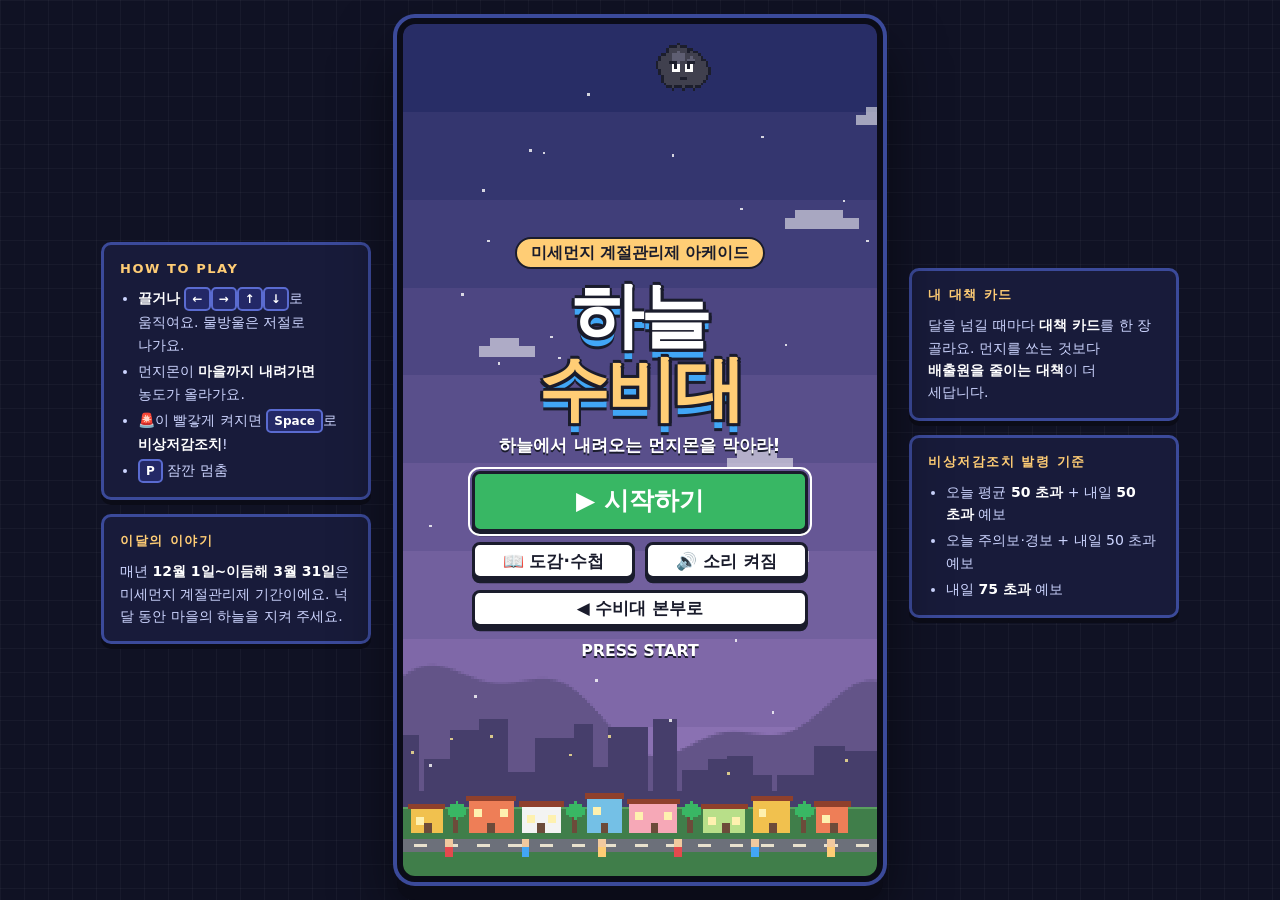
==== commit 4300acf4: "앱 전체를 새 디자인으로: 벡터 모션그래픽판 '하늘 수비대' - 첫 화면을 새 앱으로 교체 (굵은 잉크 선 + 납작한 색, 화면 넘김·큰 글자 모션) - 구름보드를 타는 새 대원과" ====
--- a/arcade/index.html
+++ b/arcade/index.html
@@ -543,11 +543,12 @@
 function title() {
   G.mode = 'title'; G.run = false; G.stage = 0; G.pm = 18; clearField(); hudShow(false); AU.music('title'); $('#sideInfo').innerHTML = '매년 <b>12월 1일~이듬해 3월 31일</b>은 미세먼지 계절관리제 기간이에요. 넉 달 동안 마을의 하늘을 지켜 주세요.'; G.cards = []; sideSync();
   show(`<div class="logo"><span class="logo-k">미세먼지 계절관리제 아케이드</span><h1>하늘<br><em>수비대</em></h1><p>하늘에서 내려오는 먼지몬을 막아라!</p></div>
-    <div class="menu"><button class="btn big mint" id="tStart">▶ 시작하기</button><div class="row"><button class="btn sm plain" id="tBook">📖 도감·수첩</button><button class="btn sm plain" id="tSnd">${AU.muted ? '🔇 소리 꺼짐' : '🔊 소리 켜짐'}</button></div></div>
+    <div class="menu"><button class="btn big mint" id="tStart">▶ 시작하기</button><div class="row"><button class="btn sm plain" id="tBook">📖 도감·수첩</button><button class="btn sm plain" id="tSnd">${AU.muted ? '🔇 소리 꺼짐' : '🔊 소리 켜짐'}</button></div><button class="btn sm plain" id="tHq">◀ 수비대 본부로</button></div>
     <div class="best">${store.best ? `최고 점수 ${store.best.toLocaleString()}` : '<span class="blink">PRESS START</span>'}</div>`, 'clear');
   $('#tStart').onclick = () => { AU.init(); AU.pick(); select(); };
   $('#tBook').onclick = () => { AU.init(); AU.pick(); book(0, title); };
   $('#tSnd').onclick = () => { AU.init(); AU.toggle(); title(); };
+  $('#tHq').onclick = () => { location.href = '../?hq=1'; };
 }
 function select() {
   const stars = (n) => '★'.repeat(n) + '☆'.repeat(3 - n);
@@ -610,7 +611,8 @@
     <p style="text-align:center">계절 평균 초미세먼지 <b style="color:${gradeOf(avg)[1]}">${avg}㎍/㎥</b> (목표 ${F.goal})${avg <= F.goal ? ' · 목표 달성!' : ''}</p>
     <div class="stats"><div>점수<b>${G.score.toLocaleString()}</b></div><div>놓친 먼지몬<b>${G.leaks}</b></div><div>대책으로 막은 먼지몬<b>${G.cut}</b></div><div>비상저감조치 발령<b>${G.alerts}회</b></div></div>
     <span class="k">오늘 배운 것</span><ul><li><b>계절관리제</b>: 매년 12월 1일~이듬해 3월 31일, 평소보다 강하게 미세먼지를 줄여요.</li><li><b>비상저감조치</b>: 오늘 평균 50 초과 + 내일 50 초과 예보(또는 내일 75 초과 예보)면 발령해요.</li><li>먼지는 <b>나오는 곳에서 줄이는 게</b> 가장 좋아요: ${G.cards.map((id) => cardOf(id).name).join(', ') || '대책 카드'}.</li><li>짙은 날엔 <b>외출 줄이기·보건용 마스크·씻기·대중교통</b>.</li></ul>
-    <div class="rowb"><button class="btn sm plain" id="eCert">인증서 저장</button><button class="btn sm plain" id="eShare">공유</button><button class="btn sm plain" id="eBook">📖 수첩</button></div><button class="btn big mint" id="eRe" style="margin-top:calc(var(--u) * 4)">한 판 더!</button></div>`);
+    <div class="rowb"><button class="btn sm plain" id="eCert">인증서 저장</button><button class="btn sm plain" id="eShare">공유</button><button class="btn sm plain" id="eBook">📖 수첩</button></div><button class="btn big mint" id="eRe" style="margin-top:calc(var(--u) * 4)">한 판 더!</button><button class="btn sm plain" id="eHq" style="width:100%;margin-top:calc(var(--u) * 3)">◀ 수비대 본부로</button></div>`);
+  $('#eHq').onclick = () => { location.href = '../?hq=1'; };
   $('#eRe').onclick = () => { AU.pick(); title(); };
   $('#eBook').onclick = () => { AU.pick(); book(2, ending); };
   $('#eCert').onclick = () => cert().toBlob((b) => { const a = document.createElement('a'); a.href = URL.createObjectURL(b); a.download = '하늘수비대_인증서.png'; a.click(); setTimeout(() => URL.revokeObjectURL(a.href), 4000); });
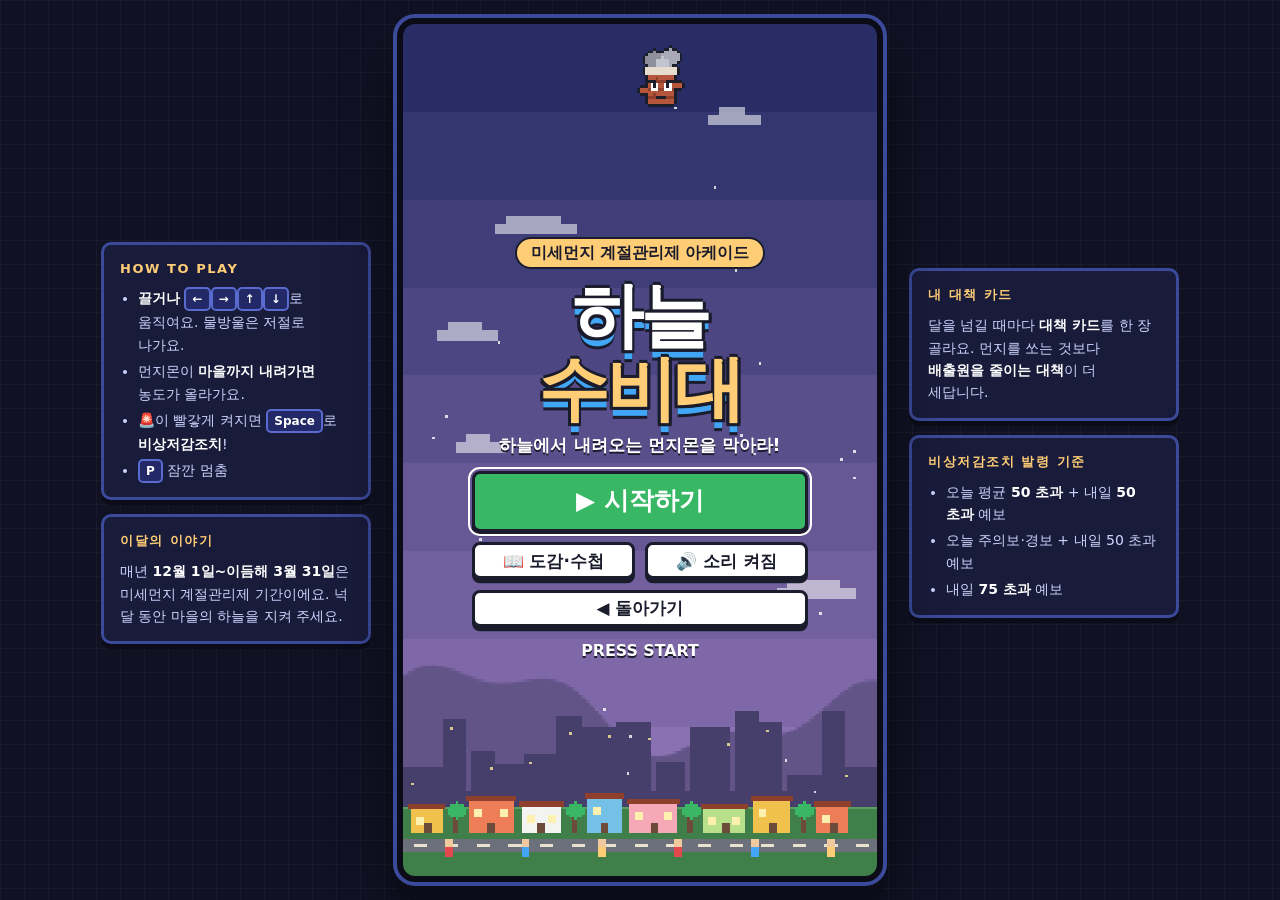
==== commit 2cdcb1ad: "3D 걷는 마을을 다시 첫 화면으로, 새 캐릭터와 새 화면으로 단장 - 첫 화면: 직접 걸어 다니는 3D 마을 (2D 미니게임판은 /hq/, 슈팅은 /arcade/ — 마을의 '바" ====
--- a/arcade/index.html
+++ b/arcade/index.html
@@ -543,12 +543,12 @@
 function title() {
   G.mode = 'title'; G.run = false; G.stage = 0; G.pm = 18; clearField(); hudShow(false); AU.music('title'); $('#sideInfo').innerHTML = '매년 <b>12월 1일~이듬해 3월 31일</b>은 미세먼지 계절관리제 기간이에요. 넉 달 동안 마을의 하늘을 지켜 주세요.'; G.cards = []; sideSync();
   show(`<div class="logo"><span class="logo-k">미세먼지 계절관리제 아케이드</span><h1>하늘<br><em>수비대</em></h1><p>하늘에서 내려오는 먼지몬을 막아라!</p></div>
-    <div class="menu"><button class="btn big mint" id="tStart">▶ 시작하기</button><div class="row"><button class="btn sm plain" id="tBook">📖 도감·수첩</button><button class="btn sm plain" id="tSnd">${AU.muted ? '🔇 소리 꺼짐' : '🔊 소리 켜짐'}</button></div><button class="btn sm plain" id="tHq">◀ 수비대 본부로</button></div>
+    <div class="menu"><button class="btn big mint" id="tStart">▶ 시작하기</button><div class="row"><button class="btn sm plain" id="tBook">📖 도감·수첩</button><button class="btn sm plain" id="tSnd">${AU.muted ? '🔇 소리 꺼짐' : '🔊 소리 켜짐'}</button></div><button class="btn sm plain" id="tHq">◀ 돌아가기</button></div>
     <div class="best">${store.best ? `최고 점수 ${store.best.toLocaleString()}` : '<span class="blink">PRESS START</span>'}</div>`, 'clear');
   $('#tStart').onclick = () => { AU.init(); AU.pick(); select(); };
   $('#tBook').onclick = () => { AU.init(); AU.pick(); book(0, title); };
   $('#tSnd').onclick = () => { AU.init(); AU.toggle(); title(); };
-  $('#tHq').onclick = () => { location.href = '../?hq=1'; };
+  $('#tHq').onclick = () => { if (document.referrer && history.length > 1) history.back(); else location.href = '../'; };
 }
 function select() {
   const stars = (n) => '★'.repeat(n) + '☆'.repeat(3 - n);
@@ -611,8 +611,8 @@
     <p style="text-align:center">계절 평균 초미세먼지 <b style="color:${gradeOf(avg)[1]}">${avg}㎍/㎥</b> (목표 ${F.goal})${avg <= F.goal ? ' · 목표 달성!' : ''}</p>
     <div class="stats"><div>점수<b>${G.score.toLocaleString()}</b></div><div>놓친 먼지몬<b>${G.leaks}</b></div><div>대책으로 막은 먼지몬<b>${G.cut}</b></div><div>비상저감조치 발령<b>${G.alerts}회</b></div></div>
     <span class="k">오늘 배운 것</span><ul><li><b>계절관리제</b>: 매년 12월 1일~이듬해 3월 31일, 평소보다 강하게 미세먼지를 줄여요.</li><li><b>비상저감조치</b>: 오늘 평균 50 초과 + 내일 50 초과 예보(또는 내일 75 초과 예보)면 발령해요.</li><li>먼지는 <b>나오는 곳에서 줄이는 게</b> 가장 좋아요: ${G.cards.map((id) => cardOf(id).name).join(', ') || '대책 카드'}.</li><li>짙은 날엔 <b>외출 줄이기·보건용 마스크·씻기·대중교통</b>.</li></ul>
-    <div class="rowb"><button class="btn sm plain" id="eCert">인증서 저장</button><button class="btn sm plain" id="eShare">공유</button><button class="btn sm plain" id="eBook">📖 수첩</button></div><button class="btn big mint" id="eRe" style="margin-top:calc(var(--u) * 4)">한 판 더!</button><button class="btn sm plain" id="eHq" style="width:100%;margin-top:calc(var(--u) * 3)">◀ 수비대 본부로</button></div>`);
-  $('#eHq').onclick = () => { location.href = '../?hq=1'; };
+    <div class="rowb"><button class="btn sm plain" id="eCert">인증서 저장</button><button class="btn sm plain" id="eShare">공유</button><button class="btn sm plain" id="eBook">📖 수첩</button></div><button class="btn big mint" id="eRe" style="margin-top:calc(var(--u) * 4)">한 판 더!</button><button class="btn sm plain" id="eHq" style="width:100%;margin-top:calc(var(--u) * 3)">◀ 돌아가기</button></div>`);
+  $('#eHq').onclick = () => { if (document.referrer && history.length > 1) history.back(); else location.href = '../'; };
   $('#eRe').onclick = () => { AU.pick(); title(); };
   $('#eBook').onclick = () => { AU.pick(); book(2, ending); };
   $('#eCert').onclick = () => cert().toBlob((b) => { const a = document.createElement('a'); a.href = URL.createObjectURL(b); a.download = '하늘수비대_인증서.png'; a.click(); setTimeout(() => URL.revokeObjectURL(a.href), 4000); });
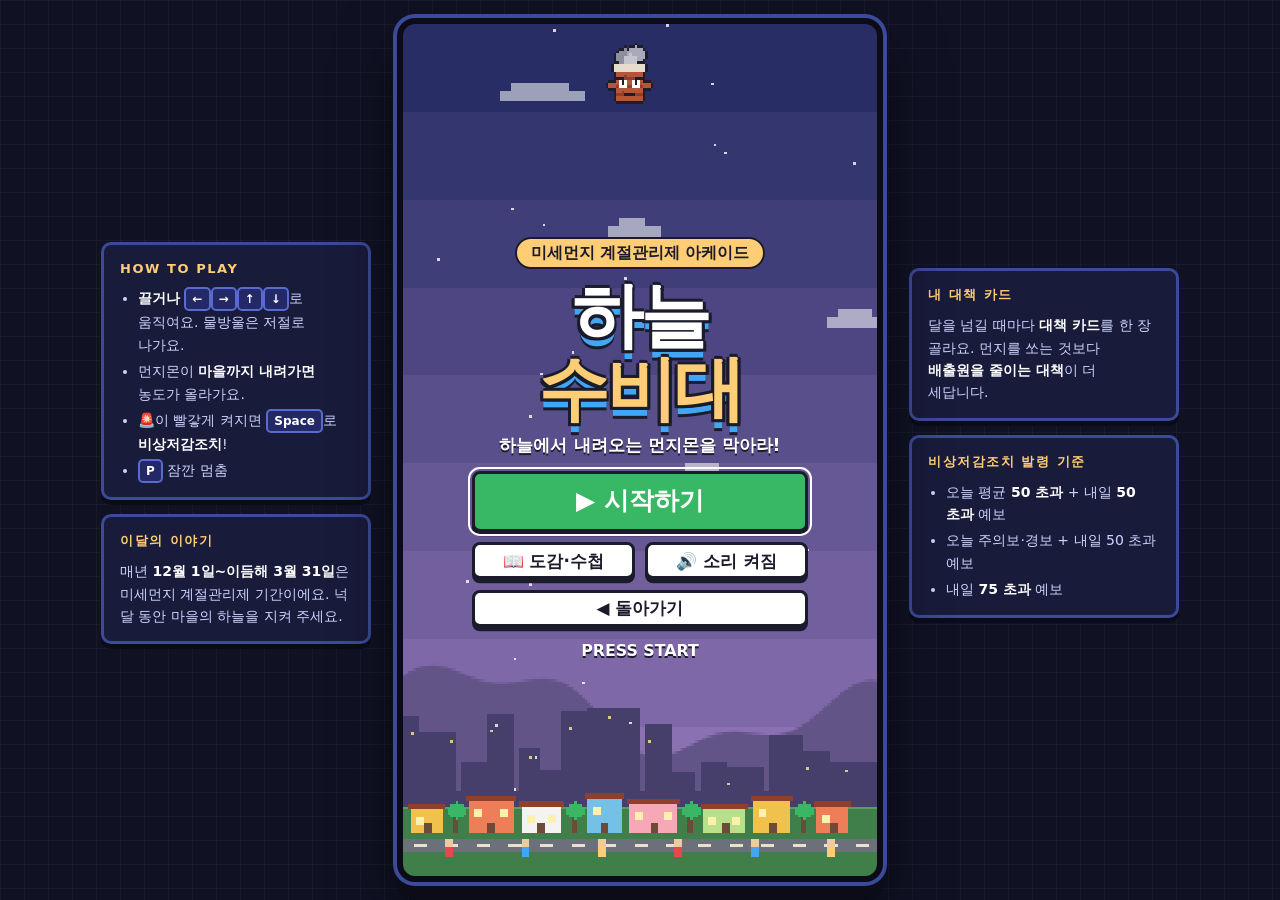
==== commit 0681c204: "꾸미기를 크게 넓히고, 2D 미니게임을 3D 마을 안으로 합침 - 꾸미기: 머리 11·눈 6·입 5·볼 3·옷 5·머리 장비 13·등 4·손 4가지, 바지·신발·장비 색 - 체험·" ====
--- a/arcade/index.html
+++ b/arcade/index.html
@@ -548,7 +548,7 @@
   $('#tStart').onclick = () => { AU.init(); AU.pick(); select(); };
   $('#tBook').onclick = () => { AU.init(); AU.pick(); book(0, title); };
   $('#tSnd').onclick = () => { AU.init(); AU.toggle(); title(); };
-  $('#tHq').onclick = () => { if (document.referrer && history.length > 1) history.back(); else location.href = '../'; };
+  $('#tHq').onclick = () => { if (parent !== window) parent.postMessage({ src: 'hq', stars: null }, location.origin); else if (document.referrer && history.length > 1) history.back(); else location.href = '../'; };
 }
 function select() {
   const stars = (n) => '★'.repeat(n) + '☆'.repeat(3 - n);
@@ -612,7 +612,7 @@
     <div class="stats"><div>점수<b>${G.score.toLocaleString()}</b></div><div>놓친 먼지몬<b>${G.leaks}</b></div><div>대책으로 막은 먼지몬<b>${G.cut}</b></div><div>비상저감조치 발령<b>${G.alerts}회</b></div></div>
     <span class="k">오늘 배운 것</span><ul><li><b>계절관리제</b>: 매년 12월 1일~이듬해 3월 31일, 평소보다 강하게 미세먼지를 줄여요.</li><li><b>비상저감조치</b>: 오늘 평균 50 초과 + 내일 50 초과 예보(또는 내일 75 초과 예보)면 발령해요.</li><li>먼지는 <b>나오는 곳에서 줄이는 게</b> 가장 좋아요: ${G.cards.map((id) => cardOf(id).name).join(', ') || '대책 카드'}.</li><li>짙은 날엔 <b>외출 줄이기·보건용 마스크·씻기·대중교통</b>.</li></ul>
     <div class="rowb"><button class="btn sm plain" id="eCert">인증서 저장</button><button class="btn sm plain" id="eShare">공유</button><button class="btn sm plain" id="eBook">📖 수첩</button></div><button class="btn big mint" id="eRe" style="margin-top:calc(var(--u) * 4)">한 판 더!</button><button class="btn sm plain" id="eHq" style="width:100%;margin-top:calc(var(--u) * 3)">◀ 돌아가기</button></div>`);
-  $('#eHq').onclick = () => { if (document.referrer && history.length > 1) history.back(); else location.href = '../'; };
+  $('#eHq').onclick = () => { if (parent !== window) parent.postMessage({ src: 'hq', stars: null }, location.origin); else if (document.referrer && history.length > 1) history.back(); else location.href = '../'; };
   $('#eRe').onclick = () => { AU.pick(); title(); };
   $('#eBook').onclick = () => { AU.pick(); book(2, ending); };
   $('#eCert').onclick = () => cert().toBlob((b) => { const a = document.createElement('a'); a.href = URL.createObjectURL(b); a.download = '하늘수비대_인증서.png'; a.click(); setTimeout(() => URL.revokeObjectURL(a.href), 4000); });
